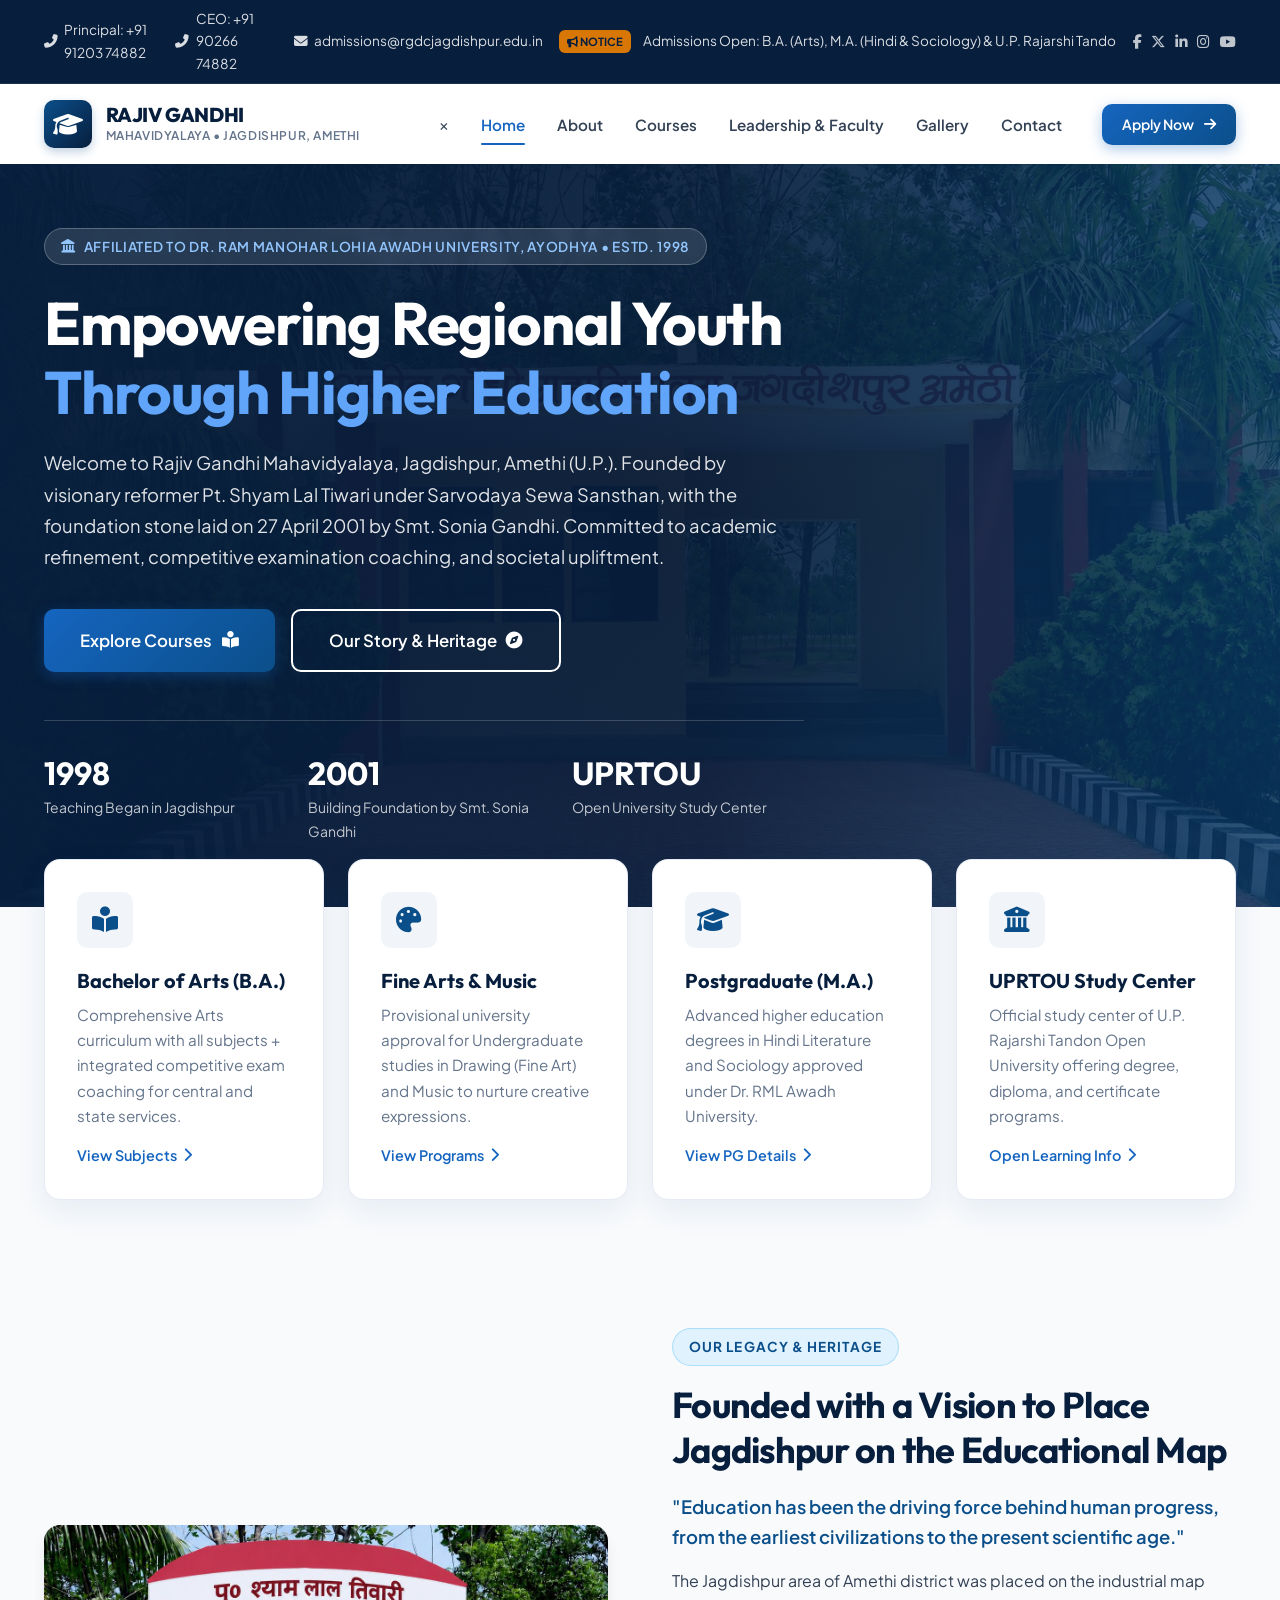
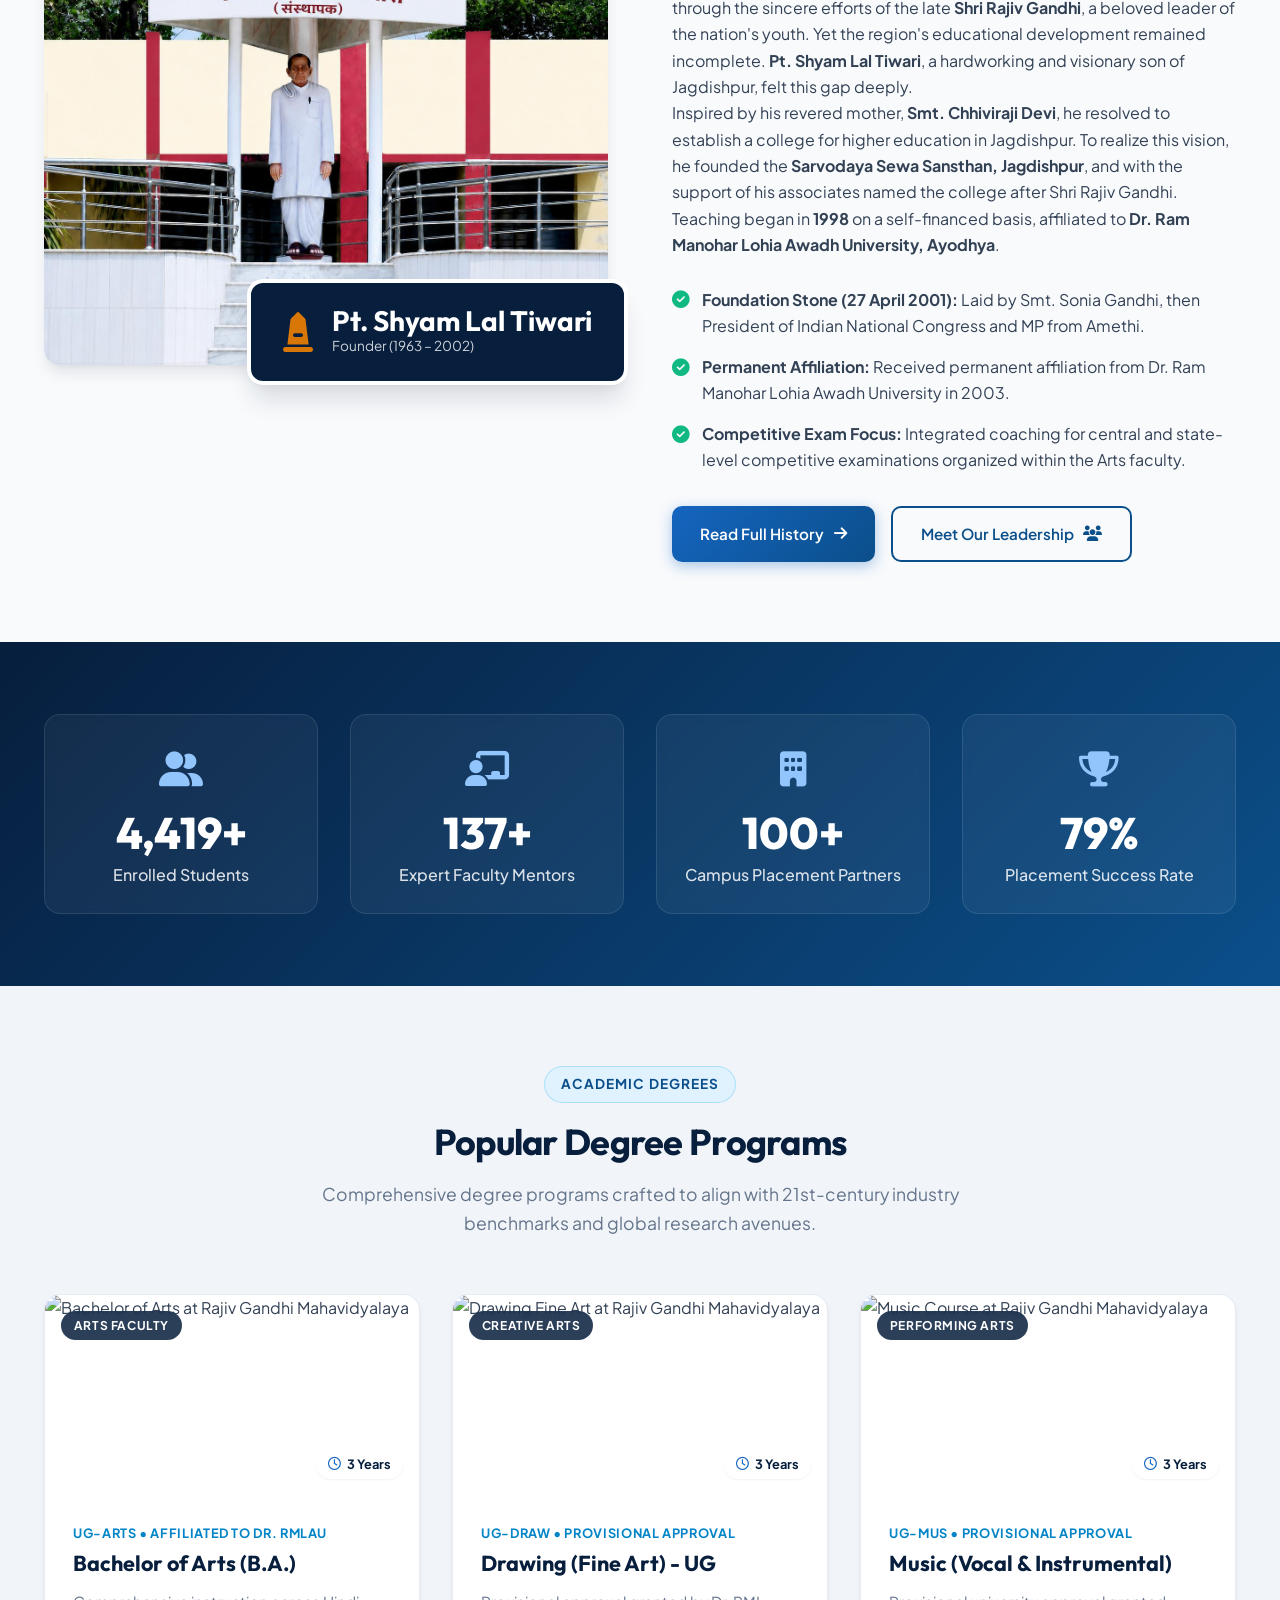
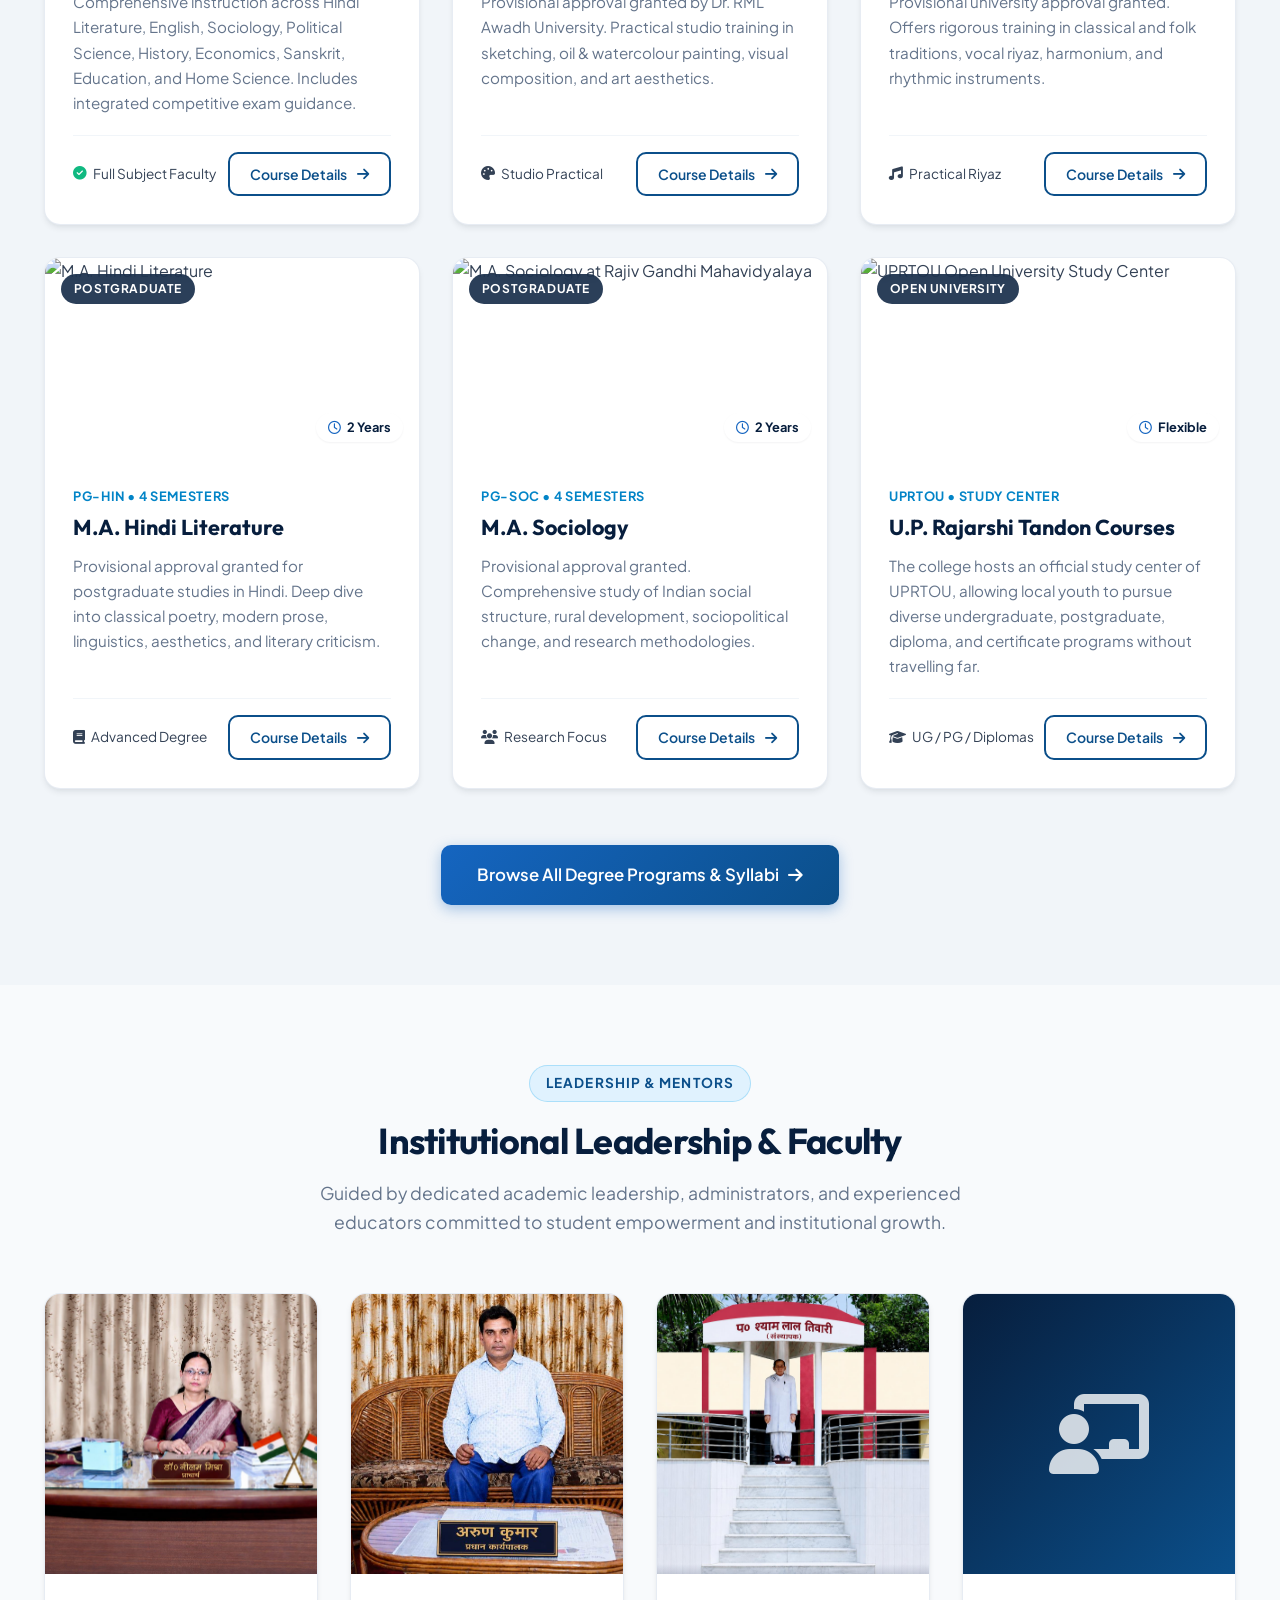
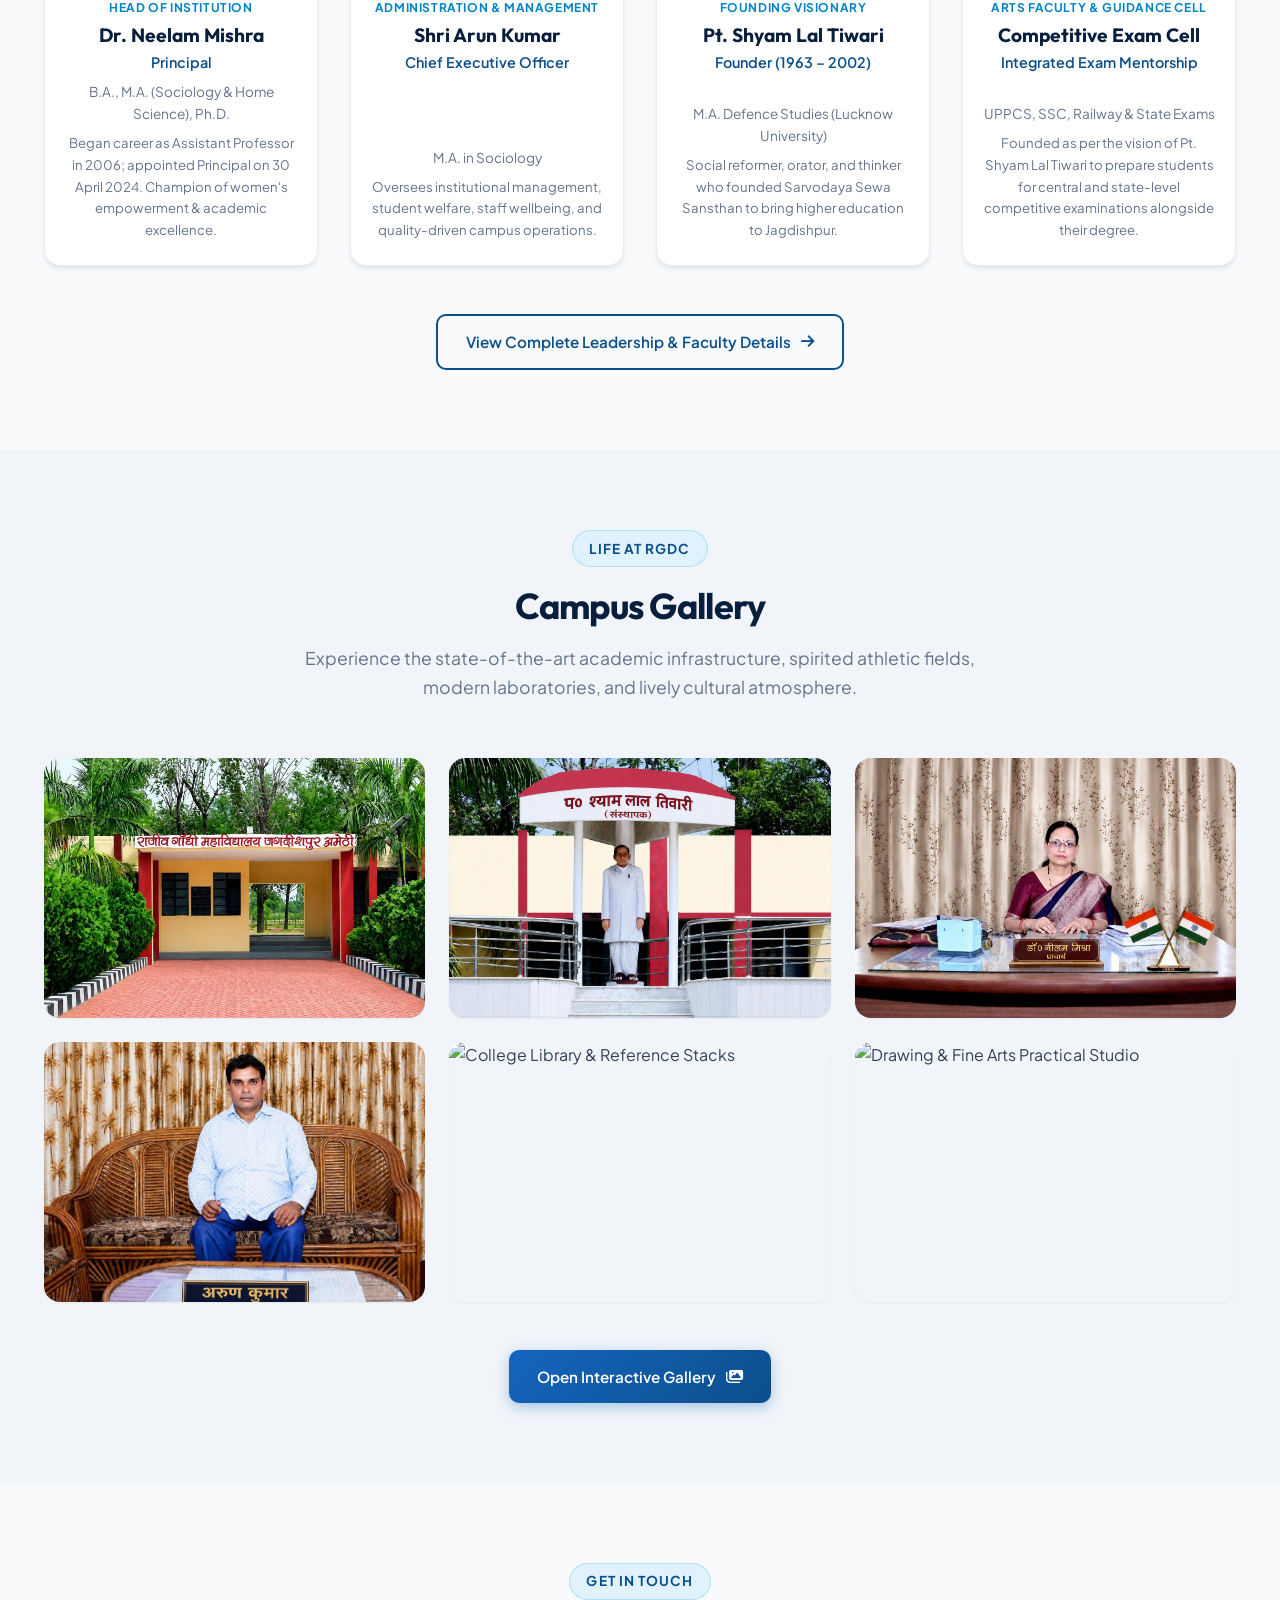
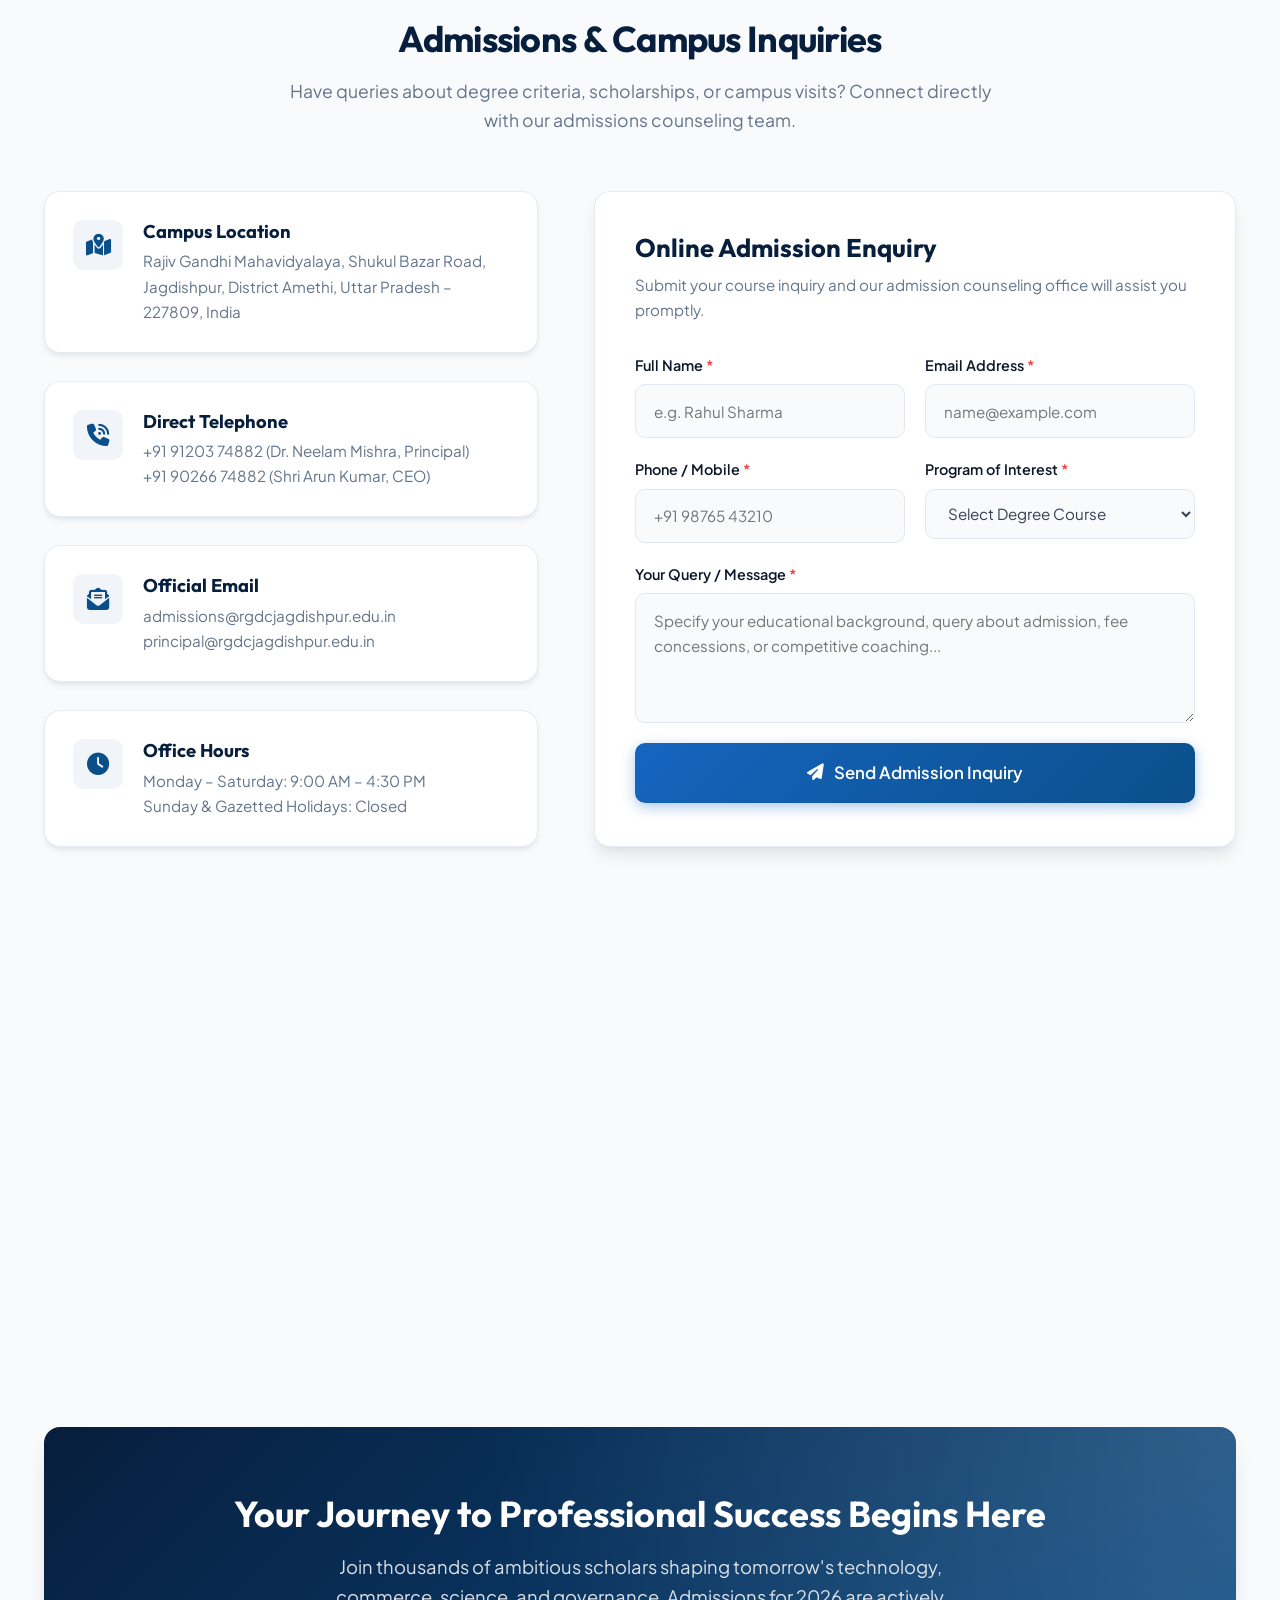
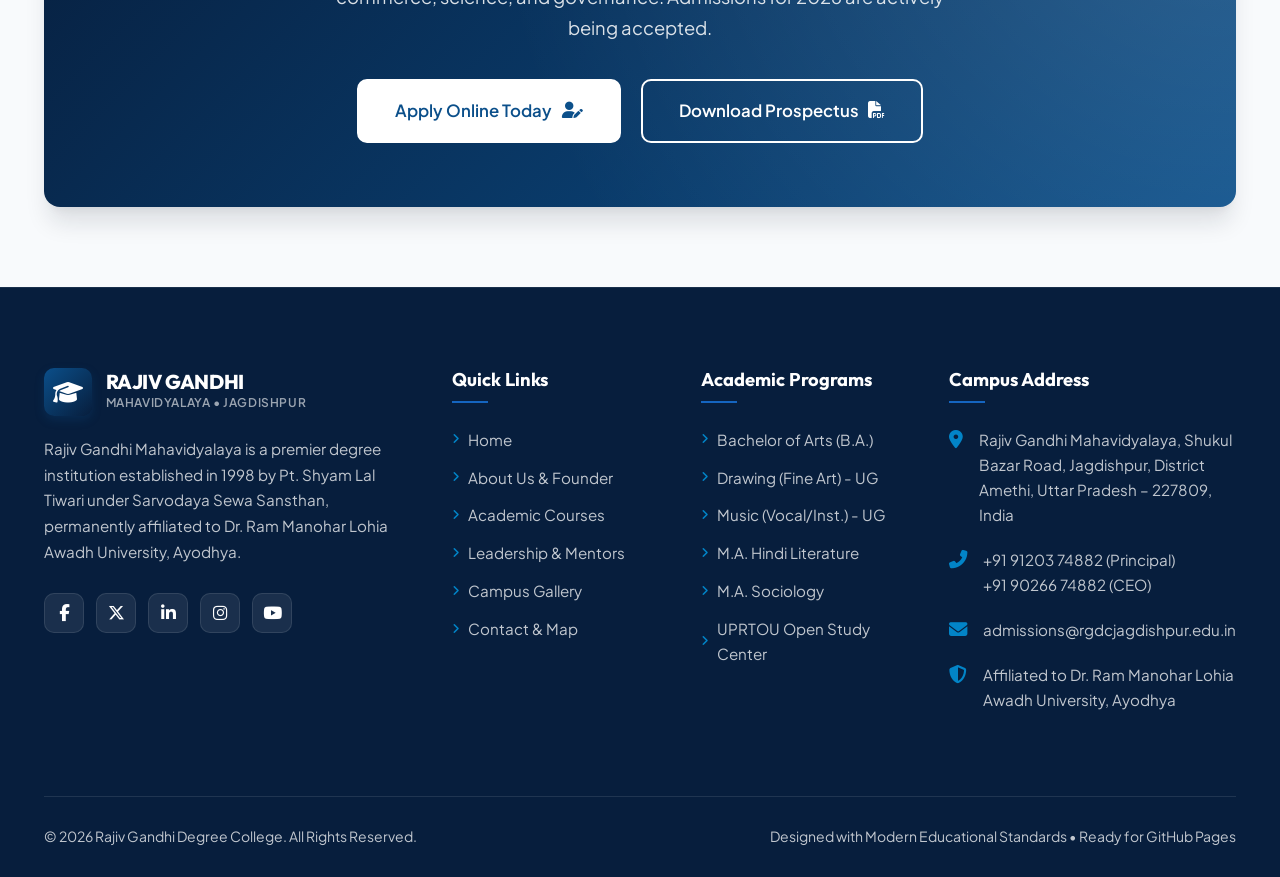
==== index.html @ b74006cb "Initial commit of website" ====
<!DOCTYPE html>
<html lang="en">

<head>
  <meta charset="UTF-8">
  <meta name="viewport" content="width=device-width, initial-scale=1.0">
  <meta http-equiv="X-UA-Compatible" content="ie=edge">

  <!-- SEO Meta Tags -->
  <title>Rajiv Gandhi Degree College | Excellence in Higher Education & Career Building</title>
  <meta name="description"
    content="Rajiv Gandhi Degree College offers top-tier undergraduate and postgraduate degree programs in Science, Commerce, Arts, and Computer Applications with state-of-the-art campus facilities.">
  <meta name="keywords"
    content="Rajiv Gandhi Degree College, degree college, higher education, undergraduate courses, B.Sc, B.Com, BCA, BBA, college admissions, top degree college">
  <meta name="author" content="Rajiv Gandhi Degree College">
  <meta name="robots" content="index, follow">

  <!-- Open Graph / Facebook -->
  <meta property="og:type" content="website">
  <meta property="og:title" content="Rajiv Gandhi Degree College | Empowering Young Minds">
  <meta property="og:description"
    content="Explore degree programs, experienced faculty, modern campus infrastructure, and placement opportunities at Rajiv Gandhi Degree College.">
  <meta property="og:image"
    content="https://images.unsplash.com/photo-1541339907198-e08756dedf3f?auto=format&fit=crop&w=1200&q=80">

  <!-- Google Fonts & Font Awesome 6 -->
  <link rel="preconnect" href="https://fonts.googleapis.com">
  <link rel="preconnect" href="https://fonts.gstatic.com" crossorigin>
  <link
    href="https://fonts.googleapis.com/css2?family=Outfit:wght@400;500;600;700;800&family=Plus+Jakarta+Sans:wght@400;500;600;700&display=swap"
    rel="stylesheet">
  <link rel="stylesheet" href="https://cdnjs.cloudflare.com/ajax/libs/font-awesome/6.5.1/css/all.min.css">

  <!-- Main Stylesheet -->
  <link rel="stylesheet" href="css/style.css">

  <!-- Schema.org JSON-LD Structured Data for SEO -->
  <script type="application/ld+json">
  {
    "@context": "https://schema.org",
    "@type": "CollegeOrUniversity",
    "name": "Rajiv Gandhi Degree College",
    "alternateName": "RGDC",
    "url": "https://rajivgandhidegreecollege.edu",
    "logo": "https://images.unsplash.com/photo-1541339907198-e08756dedf3f?auto=format&fit=crop&w=500&q=80",
    "description": "Premier undergraduate and postgraduate educational institution fostering academic distinction, research, and holistic career leadership.",
    "address": {
      "@type": "PostalAddress",
      "streetAddress": "Lucknow-Varanasi Highway (NH-56), Jagdishpur",
      "addressLocality": "Jagdishpur, Amethi",
      "addressRegion": "Uttar Pradesh",
      "postalCode": "227809",
      "addressCountry": "IN"
    },
    "contactPoint": {
      "@type": "ContactPoint",
      "telephone": "+91 9120374882",
      "contactType": "admissions",
      "availableLanguage": ["English", "Hindi"]
    }
  }
  </script>
</head>

<body>

  <!-- Top Notification & Contact Bar -->
  <div class="topbar">
    <div class="container topbar-container">
      <div class="topbar-contact">
        <a href="tel:+919120374882"><i class="fas fa-phone-alt"></i> Principal: +91 91203 74882</a>
        <a href="tel:+919026674882"><i class="fas fa-phone-alt"></i> CEO: +91 90266 74882</a>
        <a href="mailto:admissions@rgdcjagdishpur.edu.in"><i class="fas fa-envelope"></i> admissions@rgdcjagdishpur.edu.in</a>
      </div>
      <div class="topbar-news">
        <span class="ticker-badge"><i class="fas fa-bullhorn"></i> Notice</span>
        <span class="ticker-text">Admissions Open: B.A. (Arts), M.A. (Hindi & Sociology) & U.P. Rajarshi Tandon Open University Courses</span>
      </div>
      <div class="topbar-links">
        <div class="topbar-social">
          <a href="#" aria-label="Facebook"><i class="fab fa-facebook-f"></i></a>
          <a href="#" aria-label="Twitter"><i class="fab fa-x-twitter"></i></a>
          <a href="#" aria-label="LinkedIn"><i class="fab fa-linkedin-in"></i></a>
          <a href="#" aria-label="Instagram"><i class="fab fa-instagram"></i></a>
          <a href="#" aria-label="YouTube"><i class="fab fa-youtube"></i></a>
        </div>
      </div>
    </div>
  </div>

  <!-- Header / Navigation Bar -->
  <header class="header">
    <div class="container nav-container">
      <a href="index.html" class="brand-logo" aria-label="Rajiv Gandhi Mahavidyalaya Home">
        <div class="brand-icon">
          <i class="fas fa-graduation-cap"></i>
        </div>
        <div class="brand-text">
          <span class="brand-name">RAJIV GANDHI</span>
          <span class="brand-sub">MAHAVIDYALAYA &bull; JAGDISHPUR, AMETHI</span>
        </div>
      </a>

      <!-- Desktop & Mobile Navigation Menu -->
      <nav class="nav-menu" id="navMenu">
        <button class="mobile-close-btn" id="mobileClose" aria-label="Close menu">&times;</button>
        <a href="index.html" class="nav-link active">Home</a>
        <a href="about.html" class="nav-link">About</a>
        <a href="courses.html" class="nav-link">Courses</a>
        <a href="faculty.html" class="nav-link">Leadership & Faculty</a>
        <a href="gallery.html" class="nav-link">Gallery</a>
        <a href="contact.html" class="nav-link">Contact</a>
        <div class="nav-cta">
          <a href="contact.html#enquiry" class="btn btn-primary btn-sm">Apply Now <i class="fas fa-arrow-right"></i></a>
        </div>
      </nav>

      <!-- Mobile Hamburger Button -->
      <button class="mobile-toggle" id="mobileToggle" aria-label="Toggle Navigation Menu">
        <i class="fas fa-bars"></i>
      </button>
    </div>
  </header>

  <!-- Mobile Overlay Backdrop -->
  <div class="nav-overlay" id="navOverlay"></div>

  <!-- Hero Banner with College Building Image -->
  <section class="hero" id="home">
    <img src="images/college-entrance.jpg"
      alt="Main Entrance, Rajiv Gandhi Mahavidyalaya, Jagdishpur, Amethi" class="hero-bg">
    <div class="hero-overlay"></div>
    <div class="container">
      <div class="hero-content">
        <div class="hero-badge">
          <i class="fas fa-landmark"></i> Affiliated to Dr. Ram Manohar Lohia Awadh University, Ayodhya &bull; Estd. 1998
        </div>
        <h1 class="hero-title">
          Empowering Regional Youth <span>Through Higher Education</span>
        </h1>
        <p class="hero-desc">
          Welcome to Rajiv Gandhi Mahavidyalaya, Jagdishpur, Amethi (U.P.). Founded by visionary reformer Pt. Shyam Lal Tiwari under Sarvodaya Sewa Sansthan, with the foundation stone laid on 27 April 2001 by Smt. Sonia Gandhi. Committed to academic refinement, competitive examination coaching, and societal upliftment.
        </p>
        <div class="hero-actions">
          <a href="courses.html" class="btn btn-primary btn-lg">Explore Courses <i class="fas fa-book-reader"></i></a>
          <a href="about.html" class="btn btn-outline-white btn-lg">Our Story & Heritage <i class="fas fa-compass"></i></a>
        </div>
        <div class="hero-stats-strip">
          <div class="hero-stat">
            <h3>1998</h3>
            <p>Teaching Began in Jagdishpur</p>
          </div>
          <div class="hero-stat">
            <h3>2001</h3>
            <p>Building Foundation by Smt. Sonia Gandhi</p>
          </div>
          <div class="hero-stat">
            <h3>UPRTOU</h3>
            <p>Open University Study Center</p>
          </div>
        </div>
      </div>
    </div>
  </section>

  <!-- Quick Info Highlights Strip -->
  <section class="quick-info-section">
    <div class="container">
      <div class="info-cards-grid">
        <div class="info-card">
          <div class="info-icon">
            <i class="fas fa-book-reader"></i>
          </div>
          <h3>Bachelor of Arts (B.A.)</h3>
          <p>Comprehensive Arts curriculum with all subjects + integrated competitive exam coaching for central and state services.</p>
          <a href="courses.html#ba" class="info-link">View Subjects <i class="fas fa-chevron-right"></i></a>
        </div>

        <div class="info-card">
          <div class="info-icon">
            <i class="fas fa-palette"></i>
          </div>
          <h3>Fine Arts & Music</h3>
          <p>Provisional university approval for Undergraduate studies in Drawing (Fine Art) and Music to nurture creative expressions.</p>
          <a href="courses.html#fine-arts" class="info-link">View Programs <i class="fas fa-chevron-right"></i></a>
        </div>

        <div class="info-card">
          <div class="info-icon">
            <i class="fas fa-graduation-cap"></i>
          </div>
          <h3>Postgraduate (M.A.)</h3>
          <p>Advanced higher education degrees in Hindi Literature and Sociology approved under Dr. RML Awadh University.</p>
          <a href="courses.html#pg" class="info-link">View PG Details <i class="fas fa-chevron-right"></i></a>
        </div>

        <div class="info-card">
          <div class="info-icon">
            <i class="fas fa-university"></i>
          </div>
          <h3>UPRTOU Study Center</h3>
          <p>Official study center of U.P. Rajarshi Tandon Open University offering degree, diploma, and certificate programs.</p>
          <a href="courses.html#uprtou" class="info-link">Open Learning Info <i class="fas fa-chevron-right"></i></a>
        </div>
      </div>
    </div>
  </section>

  <!-- About Section Teaser -->
  <section class="section" id="about">
    <div class="container">
      <div class="about-grid">
        <div class="about-images">
          <img src="images/founder-statue.jpg"
            alt="Statue of Pandit Shyam Lal Tiwari, Founder, on Rajiv Gandhi Mahavidyalaya campus" class="about-img-main" style="object-fit: cover; object-position: center top;" loading="lazy">
          <div class="about-badge-floating">
            <i class="fas fa-monument"></i>
            <div>
              <h4>Pt. Shyam Lal Tiwari</h4>
              <p>Founder (1963 &ndash; 2002)</p>
            </div>
          </div>
        </div>

        <div class="about-content">
          <div class="section-badge">Our Legacy & Heritage</div>
          <h2 class="section-title">Founded with a Vision to Place Jagdishpur on the Educational Map</h2>
          <p class="about-lead">
            "Education has been the driving force behind human progress, from the earliest civilizations to the present scientific age."
          </p>
          <p>
            The Jagdishpur area of Amethi district was placed on the industrial map through the sincere efforts of the late <strong>Shri Rajiv Gandhi</strong>, a beloved leader of the nation's youth. Yet the region's educational development remained incomplete. <strong>Pt. Shyam Lal Tiwari</strong>, a hardworking and visionary son of Jagdishpur, felt this gap deeply.
          </p>
          <p>
            Inspired by his revered mother, <strong>Smt. Chhiviraji Devi</strong>, he resolved to establish a college for higher education in Jagdishpur. To realize this vision, he founded the <strong>Sarvodaya Sewa Sansthan, Jagdishpur</strong>, and with the support of his associates named the college after Shri Rajiv Gandhi. Teaching began in <strong>1998</strong> on a self-financed basis, affiliated to <strong>Dr. Ram Manohar Lohia Awadh University, Ayodhya</strong>.
          </p>

          <div class="about-points">
            <div class="about-point">
              <i class="fas fa-check-circle"></i>
              <div>
                <strong>Foundation Stone (27 April 2001):</strong> Laid by Smt. Sonia Gandhi, then President of Indian National Congress and MP from Amethi.
              </div>
            </div>
            <div class="about-point">
              <i class="fas fa-check-circle"></i>
              <div>
                <strong>Permanent Affiliation:</strong> Received permanent affiliation from Dr. Ram Manohar Lohia Awadh University in 2003.
              </div>
            </div>
            <div class="about-point">
              <i class="fas fa-check-circle"></i>
              <div>
                <strong>Competitive Exam Focus:</strong> Integrated coaching for central and state-level competitive examinations organized within the Arts faculty.
              </div>
            </div>
          </div>

          <div style="display: flex; gap: 1rem; flex-wrap: wrap; margin-top: 2rem;">
            <a href="about.html" class="btn btn-primary">Read Full History <i class="fas fa-arrow-right"></i></a>
            <a href="about.html#leadership" class="btn btn-outline">Meet Our Leadership <i class="fas fa-users"></i></a>
          </div>
        </div>
      </div>
    </div>
  </section>

  <!-- Statistics Counter Section -->
  <section class="stats-section">
    <div class="container">
      <div class="stats-grid">
        <div class="stat-item">
          <div class="stat-icon"><i class="fas fa-user-friends"></i></div>
          <div class="stat-number" data-target="5200" data-suffix="+">0</div>
          <div class="stat-label">Enrolled Students</div>
        </div>
        <div class="stat-item">
          <div class="stat-icon"><i class="fas fa-chalkboard-teacher"></i></div>
          <div class="stat-number" data-target="165" data-suffix="+">0</div>
          <div class="stat-label">Expert Faculty Mentors</div>
        </div>
        <div class="stat-item">
          <div class="stat-icon"><i class="fas fa-building"></i></div>
          <div class="stat-number" data-target="120" data-suffix="+">0</div>
          <div class="stat-label">Campus Placement Partners</div>
        </div>
        <div class="stat-item">
          <div class="stat-icon"><i class="fas fa-trophy"></i></div>
          <div class="stat-number" data-target="96" data-suffix="%">0</div>
          <div class="stat-label">Placement Success Rate</div>
        </div>
      </div>
    </div>
  </section>

  <!-- Featured Courses Section -->
  <section class="section section-muted" id="courses">
    <div class="container">
      <div class="section-header">
        <div class="section-badge">Academic Degrees</div>
        <h2 class="section-title">Popular Degree Programs</h2>
        <p class="section-subtitle">
          Comprehensive degree programs crafted to align with 21st-century industry benchmarks and global research
          avenues.
        </p>
      </div>

      <div class="courses-grid">
        <!-- Course 1: Bachelor of Arts (B.A.) -->
        <article class="course-card" data-category="arts">
          <div class="course-img-wrap">
            <img src="https://images.unsplash.com/photo-1455390582262-044cdead277a?auto=format&fit=crop&w=800&q=80"
              alt="Bachelor of Arts at Rajiv Gandhi Mahavidyalaya" class="course-img" loading="lazy">
            <span class="course-tag">Arts Faculty</span>
            <span class="course-duration"><i class="far fa-clock"></i> 3 Years</span>
          </div>
          <div class="course-body">
            <span class="course-code">UG-ARTS &bull; Affiliated to Dr. RMLAU</span>
            <h3 class="course-title">Bachelor of Arts (B.A.)</h3>
            <p class="course-desc">
              Comprehensive instruction across Hindi Literature, English, Sociology, Political Science, History, Economics, Sanskrit, Education, and Home Science. Includes integrated competitive exam guidance.
            </p>
            <div class="course-meta">
              <span class="course-seats"><i class="fas fa-check-circle" style="color: var(--success);"></i> Full Subject Faculty</span>
              <a href="courses.html#ba" class="btn btn-outline btn-sm">Course Details <i class="fas fa-arrow-right"></i></a>
            </div>
          </div>
        </article>

        <!-- Course 2: Drawing (Fine Art) -->
        <article class="course-card" data-category="arts">
          <div class="course-img-wrap">
            <img src="https://images.unsplash.com/photo-1579783902614-a3fb3927b675?auto=format&fit=crop&w=800&q=80"
              alt="Drawing Fine Art at Rajiv Gandhi Mahavidyalaya" class="course-img" loading="lazy">
            <span class="course-tag">Creative Arts</span>
            <span class="course-duration"><i class="far fa-clock"></i> 3 Years</span>
          </div>
          <div class="course-body">
            <span class="course-code">UG-DRAW &bull; Provisional Approval</span>
            <h3 class="course-title">Drawing (Fine Art) - UG</h3>
            <p class="course-desc">
              Provisional approval granted by Dr. RML Awadh University. Practical studio training in sketching, oil & watercolour painting, visual composition, and art aesthetics.
            </p>
            <div class="course-meta">
              <span class="course-seats"><i class="fas fa-palette"></i> Studio Practical</span>
              <a href="courses.html#fine-arts" class="btn btn-outline btn-sm">Course Details <i class="fas fa-arrow-right"></i></a>
            </div>
          </div>
        </article>

        <!-- Course 3: Music -->
        <article class="course-card" data-category="arts">
          <div class="course-img-wrap">
            <img src="https://images.unsplash.com/photo-1511671782779-c97d3d27a1d4?auto=format&fit=crop&w=800&q=80"
              alt="Music Course at Rajiv Gandhi Mahavidyalaya" class="course-img" loading="lazy">
            <span class="course-tag">Performing Arts</span>
            <span class="course-duration"><i class="far fa-clock"></i> 3 Years</span>
          </div>
          <div class="course-body">
            <span class="course-code">UG-MUS &bull; Provisional Approval</span>
            <h3 class="course-title">Music (Vocal & Instrumental)</h3>
            <p class="course-desc">
              Provisional university approval granted. Offers rigorous training in classical and folk traditions, vocal riyaz, harmonium, and rhythmic instruments.
            </p>
            <div class="course-meta">
              <span class="course-seats"><i class="fas fa-music"></i> Practical Riyaz</span>
              <a href="courses.html#music" class="btn btn-outline btn-sm">Course Details <i class="fas fa-arrow-right"></i></a>
            </div>
          </div>
        </article>

        <!-- Course 4: M.A. Hindi Literature -->
        <article class="course-card" data-category="postgrad">
          <div class="course-img-wrap">
            <img src="https://images.unsplash.com/photo-1497633762265-9d179a990aa6?auto=format&fit=crop&w=800&q=80"
              alt="M.A. Hindi Literature" class="course-img" loading="lazy">
            <span class="course-tag">Postgraduate</span>
            <span class="course-duration"><i class="far fa-clock"></i> 2 Years</span>
          </div>
          <div class="course-body">
            <span class="course-code">PG-HIN &bull; 4 Semesters</span>
            <h3 class="course-title">M.A. Hindi Literature</h3>
            <p class="course-desc">
              Provisional approval granted for postgraduate studies in Hindi. Deep dive into classical poetry, modern prose, linguistics, aesthetics, and literary criticism.
            </p>
            <div class="course-meta">
              <span class="course-seats"><i class="fas fa-book"></i> Advanced Degree</span>
              <a href="courses.html#ma-hindi" class="btn btn-outline btn-sm">Course Details <i class="fas fa-arrow-right"></i></a>
            </div>
          </div>
        </article>

        <!-- Course 5: M.A. Sociology -->
        <article class="course-card" data-category="postgrad">
          <div class="course-img-wrap">
            <img src="https://images.unsplash.com/photo-1521737604893-d14cc237f11d?auto=format&fit=crop&w=800&q=80"
              alt="M.A. Sociology at Rajiv Gandhi Mahavidyalaya" class="course-img" loading="lazy">
            <span class="course-tag">Postgraduate</span>
            <span class="course-duration"><i class="far fa-clock"></i> 2 Years</span>
          </div>
          <div class="course-body">
            <span class="course-code">PG-SOC &bull; 4 Semesters</span>
            <h3 class="course-title">M.A. Sociology</h3>
            <p class="course-desc">
              Provisional approval granted. Comprehensive study of Indian social structure, rural development, sociopolitical change, and research methodologies.
            </p>
            <div class="course-meta">
              <span class="course-seats"><i class="fas fa-users"></i> Research Focus</span>
              <a href="courses.html#ma-soc" class="btn btn-outline btn-sm">Course Details <i class="fas fa-arrow-right"></i></a>
            </div>
          </div>
        </article>

        <!-- Course 6: U.P. Rajarshi Tandon Open University -->
        <article class="course-card" data-category="open">
          <div class="course-img-wrap">
            <img src="https://images.unsplash.com/photo-1523240795612-9a054b0db644?auto=format&fit=crop&w=800&q=80"
              alt="UPRTOU Open University Study Center" class="course-img" loading="lazy">
            <span class="course-tag">Open University</span>
            <span class="course-duration"><i class="far fa-clock"></i> Flexible</span>
          </div>
          <div class="course-body">
            <span class="course-code">UPRTOU &bull; Study Center</span>
            <h3 class="course-title">U.P. Rajarshi Tandon Courses</h3>
            <p class="course-desc">
              The college hosts an official study center of UPRTOU, allowing local youth to pursue diverse undergraduate, postgraduate, diploma, and certificate programs without travelling far.
            </p>
            <div class="course-meta">
              <span class="course-seats"><i class="fas fa-graduation-cap"></i> UG / PG / Diplomas</span>
              <a href="courses.html#uprtou" class="btn btn-outline btn-sm">Course Details <i class="fas fa-arrow-right"></i></a>
            </div>
          </div>
        </article>
      </div>

      <div style="text-align: center; margin-top: 3.5rem;">
        <a href="courses.html" class="btn btn-primary btn-lg">Browse All Degree Programs & Syllabi <i
            class="fas fa-arrow-right"></i></a>
      </div>
    </div>
  </section>

  <!-- Leadership & Faculty Section Highlights -->
  <section class="section" id="faculty">
    <div class="container">
      <div class="section-header">
        <div class="section-badge">Leadership & Mentors</div>
        <h2 class="section-title">Institutional Leadership & Faculty</h2>
        <p class="section-subtitle">
          Guided by dedicated academic leadership, administrators, and experienced educators committed to student empowerment and institutional growth.
        </p>
      </div>

      <div class="faculty-grid">
        <!-- Leader 1: Dr. Neelam Mishra, Principal -->
        <div class="faculty-card">
          <div class="faculty-img-wrap">
            <img src="images/principal-dr-neelam-mishra.jpg"
              alt="Dr. Neelam Mishra - Principal, Rajiv Gandhi Mahavidyalaya" class="faculty-img" style="object-fit: cover; object-position: center top;" loading="lazy">
            <div class="faculty-social">
              <a href="tel:+919120374882" title="Phone"><i class="fas fa-phone-alt"></i></a>
              <a href="mailto:principal@rgdcjagdishpur.edu.in" title="Email"><i class="fas fa-envelope"></i></a>
            </div>
          </div>
          <div class="faculty-info">
            <span class="faculty-dept">Head of Institution</span>
            <h3 class="faculty-name">Dr. Neelam Mishra</h3>
            <span class="faculty-role">Principal</span>
            <p class="faculty-qual">B.A., M.A. (Sociology & Home Science), Ph.D.</p>
            <p style="font-size: 0.825rem; color: var(--text-muted); margin-top: 0.4rem;">
              Began career as Assistant Professor in 2006; appointed Principal on 30 April 2024. Champion of women's empowerment & academic excellence.
            </p>
          </div>
        </div>

        <!-- Leader 2: Shri Arun Kumar, CEO -->
        <div class="faculty-card">
          <div class="faculty-img-wrap">
            <img src="images/ceo-shri-arun-kumar.jpg"
              alt="Shri Arun Kumar - Chief Executive Officer" class="faculty-img" style="object-fit: cover; object-position: center top;" loading="lazy">
            <div class="faculty-social">
              <a href="tel:+919026674882" title="Phone"><i class="fas fa-phone-alt"></i></a>
              <a href="mailto:ceo@rgdcjagdishpur.edu.in" title="Email"><i class="fas fa-envelope"></i></a>
            </div>
          </div>
          <div class="faculty-info">
            <span class="faculty-dept">Administration & Management</span>
            <h3 class="faculty-name">Shri Arun Kumar</h3>
            <span class="faculty-role">Chief Executive Officer</span>
            <p class="faculty-qual">M.A. in Sociology</p>
            <p style="font-size: 0.825rem; color: var(--text-muted); margin-top: 0.4rem;">
              Oversees institutional management, student welfare, staff wellbeing, and quality-driven campus operations.
            </p>
          </div>
        </div>

        <!-- Founder: Pandit Shyam Lal Tiwari -->
        <div class="faculty-card">
          <div class="faculty-img-wrap">
            <img src="images/founder-statue.jpg"
              alt="Pandit Shyam Lal Tiwari - Founder, Rajiv Gandhi Mahavidyalaya" class="faculty-img" style="object-fit: cover; object-position: center top;" loading="lazy">
            <div class="faculty-social">
              <a href="about.html#founder" title="Read Biography"><i class="fas fa-info"></i></a>
            </div>
          </div>
          <div class="faculty-info">
            <span class="faculty-dept">Founding Visionary</span>
            <h3 class="faculty-name">Pt. Shyam Lal Tiwari</h3>
            <span class="faculty-role">Founder (1963 &ndash; 2002)</span>
            <p class="faculty-qual">M.A. Defence Studies (Lucknow University)</p>
            <p style="font-size: 0.825rem; color: var(--text-muted); margin-top: 0.4rem;">
              Social reformer, orator, and thinker who founded Sarvodaya Sewa Sansthan to bring higher education to Jagdishpur.
            </p>
          </div>
        </div>

        <!-- Competitive Coaching Mentorship -->
        <div class="faculty-card">
          <div class="faculty-img-wrap" style="display: flex; align-items: center; justify-content: center; background: linear-gradient(135deg, var(--primary-navy), var(--primary-blue));">
            <i class="fas fa-chalkboard-teacher" style="font-size: 5rem; color: rgba(255, 255, 255, 0.8);"></i>
          </div>
          <div class="faculty-info">
            <span class="faculty-dept">Arts Faculty & Guidance Cell</span>
            <h3 class="faculty-name">Competitive Exam Cell</h3>
            <span class="faculty-role">Integrated Exam Mentorship</span>
            <p class="faculty-qual">UPPCS, SSC, Railway & State Exams</p>
            <p style="font-size: 0.825rem; color: var(--text-muted); margin-top: 0.4rem;">
              Founded as per the vision of Pt. Shyam Lal Tiwari to prepare students for central and state-level competitive examinations alongside their degree.
            </p>
          </div>
        </div>
      </div>

      <div style="text-align: center; margin-top: 3rem;">
        <a href="faculty.html" class="btn btn-outline">View Complete Leadership & Faculty Details <i
            class="fas fa-arrow-right"></i></a>
      </div>
    </div>
  </section>

  <!-- Campus Life & Gallery Grid -->
  <section class="section section-muted" id="gallery">
    <div class="container">
      <div class="section-header">
        <div class="section-badge">Life At RGDC</div>
        <h2 class="section-title">Campus Gallery</h2>
        <p class="section-subtitle">
          Experience the state-of-the-art academic infrastructure, spirited athletic fields, modern laboratories, and
          lively cultural atmosphere.
        </p>
      </div>

      <div class="gallery-grid">
        <!-- Item 1: Main Entrance (Real Photo) -->
        <div class="gallery-item" data-category="campus">
          <img src="images/college-entrance.jpg"
            alt="Main Entrance, Rajiv Gandhi Mahavidyalaya, Jagdishpur, Amethi" class="gallery-img" loading="lazy">
          <div class="gallery-overlay">
            <div class="gallery-zoom-icon"><i class="fas fa-search-plus"></i></div>
            <span class="gallery-tag">College Campus</span>
            <h4 class="gallery-title">Main Entrance Gate, Jagdishpur</h4>
          </div>
        </div>

        <!-- Item 2: Founder Statue (Real Photo) -->
        <div class="gallery-item" data-category="campus">
          <img src="images/founder-statue.jpg"
            alt="Statue of Pandit Shyam Lal Tiwari, Founder" class="gallery-img" style="object-position: center top;" loading="lazy">
          <div class="gallery-overlay">
            <div class="gallery-zoom-icon"><i class="fas fa-search-plus"></i></div>
            <span class="gallery-tag">Memorial</span>
            <h4 class="gallery-title">Statue of Pt. Shyam Lal Tiwari</h4>
          </div>
        </div>

        <!-- Item 3: Principal Office (Real Photo) -->
        <div class="gallery-item" data-category="admin">
          <img src="images/principal-dr-neelam-mishra.jpg"
            alt="Dr. Neelam Mishra, Principal" class="gallery-img" style="object-position: center top;" loading="lazy">
          <div class="gallery-overlay">
            <div class="gallery-zoom-icon"><i class="fas fa-search-plus"></i></div>
            <span class="gallery-tag">Administration</span>
            <h4 class="gallery-title">Principal's Office & Desk</h4>
          </div>
        </div>

        <!-- Item 4: CEO Office (Real Photo) -->
        <div class="gallery-item" data-category="admin">
          <img src="images/ceo-shri-arun-kumar.jpg"
            alt="Shri Arun Kumar, Chief Executive Officer" class="gallery-img" style="object-position: center top;" loading="lazy">
          <div class="gallery-overlay">
            <div class="gallery-zoom-icon"><i class="fas fa-search-plus"></i></div>
            <span class="gallery-tag">Administration</span>
            <h4 class="gallery-title">Chief Executive Officer's Desk</h4>
          </div>
        </div>

        <!-- Item 5: Central Library & Reading Stacks -->
        <div class="gallery-item" data-category="library">
          <img src="https://images.unsplash.com/photo-1521587760476-6c12a4b040da?auto=format&fit=crop&w=900&q=80"
            alt="College Library & Reference Stacks" class="gallery-img" loading="lazy">
          <div class="gallery-overlay">
            <div class="gallery-zoom-icon"><i class="fas fa-search-plus"></i></div>
            <span class="gallery-tag">Library & Learning</span>
            <h4 class="gallery-title">College Library & Reading Room</h4>
          </div>
        </div>

        <!-- Item 6: Fine Arts & Drawing Studio -->
        <div class="gallery-item" data-category="campus">
          <img src="https://images.unsplash.com/photo-1579783902614-a3fb3927b675?auto=format&fit=crop&w=900&q=80"
            alt="Drawing & Fine Arts Practical Studio" class="gallery-img" loading="lazy">
          <div class="gallery-overlay">
            <div class="gallery-zoom-icon"><i class="fas fa-search-plus"></i></div>
            <span class="gallery-tag">Fine Arts Studio</span>
            <h4 class="gallery-title">Drawing & Fine Art Workshop</h4>
          </div>
        </div>
      </div>

      <div style="text-align: center; margin-top: 3rem;">
        <a href="gallery.html" class="btn btn-primary">Open Interactive Gallery <i class="fas fa-images"></i></a>
      </div>
    </div>
  </section>

  <!-- Lightbox Modal for Gallery Images -->
  <div class="lightbox-modal" id="lightboxModal" role="dialog" aria-modal="true" aria-label="Image Preview">
    <div class="lightbox-content">
      <button class="lightbox-close" id="lightboxClose" aria-label="Close Lightbox">&times;</button>
      <button class="lightbox-prev" id="lightboxPrev" aria-label="Previous Image"><i
          class="fas fa-chevron-left"></i></button>
      <img src="" alt="Enlarged campus view" class="lightbox-img" id="lightboxImg">
      <button class="lightbox-next" id="lightboxNext" aria-label="Next Image"><i
          class="fas fa-chevron-right"></i></button>
      <div class="lightbox-caption" id="lightboxCaption"></div>
    </div>
  </div>

  <!-- Contact & Admissions Enquiry Section -->
  <section class="section" id="contact">
    <div class="container">
      <div class="section-header">
        <div class="section-badge">Get In Touch</div>
        <h2 class="section-title">Admissions & Campus Inquiries</h2>
        <p class="section-subtitle">
          Have queries about degree criteria, scholarships, or campus visits? Connect directly with our admissions
          counseling team.
        </p>
      </div>

      <div class="contact-grid">
        <!-- Contact Information Cards -->
        <div class="contact-info-panel">
          <div class="contact-card">
            <div class="contact-card-icon">
              <i class="fas fa-map-marked-alt"></i>
            </div>
            <div class="contact-card-text">
              <h4>Campus Location</h4>
              <p>Rajiv Gandhi Mahavidyalaya, Shukul Bazar Road, Jagdishpur, District Amethi, Uttar Pradesh &ndash; 227809, India</p>
            </div>
          </div>

          <div class="contact-card">
            <div class="contact-card-icon">
              <i class="fas fa-phone-volume"></i>
            </div>
            <div class="contact-card-text">
              <h4>Direct Telephone</h4>
              <p><a href="tel:+919120374882">+91 91203 74882</a> (Dr. Neelam Mishra, Principal)</p>
              <p><a href="tel:+919026674882">+91 90266 74882</a> (Shri Arun Kumar, CEO)</p>
            </div>
          </div>

          <div class="contact-card">
            <div class="contact-card-icon">
              <i class="fas fa-envelope-open-text"></i>
            </div>
            <div class="contact-card-text">
              <h4>Official Email</h4>
              <p><a href="mailto:admissions@rgdcjagdishpur.edu.in">admissions@rgdcjagdishpur.edu.in</a></p>
              <p><a href="mailto:principal@rgdcjagdishpur.edu.in">principal@rgdcjagdishpur.edu.in</a></p>
            </div>
          </div>

          <div class="contact-card">
            <div class="contact-card-icon">
              <i class="fas fa-clock"></i>
            </div>
            <div class="contact-card-text">
              <h4>Office Hours</h4>
              <p>Monday &ndash; Saturday: 9:00 AM &ndash; 4:30 PM</p>
              <p>Sunday & Gazetted Holidays: Closed</p>
            </div>
          </div>
        </div>

        <!-- Contact Form -->
        <div class="contact-form-wrap" id="enquiry">
          <h3>Online Admission Enquiry</h3>
          <p>Submit your course inquiry and our admission counseling office will assist you promptly.</p>

          <form id="contactForm" novalidate>
            <div class="form-grid">
              <div class="form-group">
                <label for="fullName">Full Name <span>*</span></label>
                <input type="text" id="fullName" class="form-control" placeholder="e.g. Rahul Sharma" required>
                <span class="form-feedback">Please enter your full legal name (minimum 3 characters).</span>
              </div>

              <div class="form-group">
                <label for="email">Email Address <span>*</span></label>
                <input type="email" id="email" class="form-control" placeholder="name@example.com" required>
                <span class="form-feedback">Please enter a valid email address.</span>
              </div>
            </div>

            <div class="form-grid">
              <div class="form-group">
                <label for="phone">Phone / Mobile <span>*</span></label>
                <input type="tel" id="phone" class="form-control" placeholder="+91 98765 43210" required>
                <span class="form-feedback">Please enter a valid 10-digit mobile number.</span>
              </div>

              <div class="form-group">
                <label for="courseInterest">Program of Interest <span>*</span></label>
                <select id="courseInterest" class="form-control" required>
                  <option value="">Select Degree Course</option>
                  <option value="ba-arts">Bachelor of Arts (B.A. - All Subjects)</option>
                  <option value="drawing">Drawing (Fine Art) - UG</option>
                  <option value="music">Music (Vocal & Instrumental) - UG</option>
                  <option value="ma-hindi">M.A. Hindi Literature</option>
                  <option value="ma-sociology">M.A. Sociology</option>
                  <option value="uprtou">U.P. Rajarshi Tandon Open University (UPRTOU)</option>
                  <option value="competitive">Competitive Examination Guidance Cell</option>
                </select>
                <span class="form-feedback">Please select a program from the dropdown list.</span>
              </div>
            </div>

            <div class="form-group">
              <label for="message">Your Query / Message <span>*</span></label>
              <textarea id="message" class="form-control"
                placeholder="Specify your educational background, query about admission, fee concessions, or competitive coaching..."
                required></textarea>
              <span class="form-feedback">Please write your inquiry (at least 10 characters).</span>
            </div>

            <button type="submit" class="btn btn-primary btn-lg" style="width: 100%;">
              <i class="fas fa-paper-plane"></i> Send Admission Inquiry
            </button>
          </form>
        </div>
      </div>
    </div>
  </section>

  <!-- Embedded Google Map -->
  <section class="map-section" aria-label="Campus Location Map">
    <div class="map-container">
      <iframe title="Rajiv Gandhi Mahavidyalaya Jagdishpur Amethi Campus Map"
        src="https://maps.google.com/maps?q=Rajiv+Gandhi+Mahavidyalaya,+Shukul+Bazar+Road,+Jagdishpur,+Amethi,+Uttar+Pradesh+227809&t=&z=15&ie=UTF8&iwloc=&output=embed"
        width="100%" height="420" style="border:0;" allowfullscreen="" loading="lazy"
        referrerpolicy="no-referrer-when-downgrade">
      </iframe>
    </div>
  </section>

  <!-- Campus Call To Action Banner -->
  <section class="section">
    <div class="container">
      <div class="cta-banner">
        <h2>Your Journey to Professional Success Begins Here</h2>
        <p>Join thousands of ambitious scholars shaping tomorrow's technology, commerce, science, and governance.
          Admissions for 2026 are actively being accepted.</p>
        <div class="cta-actions">
          <a href="contact.html#enquiry" class="btn btn-secondary btn-lg">Apply Online Today <i
              class="fas fa-user-edit"></i></a>
          <a href="courses.html" class="btn btn-outline-white btn-lg">Download Prospectus <i
              class="fas fa-file-pdf"></i></a>
        </div>
      </div>
    </div>
  </section>

  <!-- Footer -->
  <footer class="footer">
    <div class="container">
      <div class="footer-grid">
        <!-- Column 1: Brand & About -->
        <div class="footer-brand">
          <a href="index.html" class="brand-logo">
            <div class="brand-icon">
              <i class="fas fa-graduation-cap"></i>
            </div>
            <div class="brand-text">
              <span class="brand-name">RAJIV GANDHI</span>
              <span class="brand-sub">MAHAVIDYALAYA &bull; JAGDISHPUR</span>
            </div>
          </a>
          <p class="footer-about">
            Rajiv Gandhi Mahavidyalaya is a premier degree institution established in 1998 by Pt. Shyam Lal Tiwari under Sarvodaya Sewa Sansthan, permanently affiliated to Dr. Ram Manohar Lohia Awadh University, Ayodhya.
          </p>
          <div class="footer-social">
            <a href="#" aria-label="Facebook"><i class="fab fa-facebook-f"></i></a>
            <a href="#" aria-label="Twitter"><i class="fab fa-x-twitter"></i></a>
            <a href="#" aria-label="LinkedIn"><i class="fab fa-linkedin-in"></i></a>
            <a href="#" aria-label="Instagram"><i class="fab fa-instagram"></i></a>
            <a href="#" aria-label="YouTube"><i class="fab fa-youtube"></i></a>
          </div>
        </div>

        <!-- Column 2: Quick Links -->
        <div>
          <h4 class="footer-title">Quick Links</h4>
          <ul class="footer-links">
            <li><a href="index.html"><i class="fas fa-angle-right"></i> Home</a></li>
            <li><a href="about.html"><i class="fas fa-angle-right"></i> About Us & Founder</a></li>
            <li><a href="courses.html"><i class="fas fa-angle-right"></i> Academic Courses</a></li>
            <li><a href="faculty.html"><i class="fas fa-angle-right"></i> Leadership & Mentors</a></li>
            <li><a href="gallery.html"><i class="fas fa-angle-right"></i> Campus Gallery</a></li>
            <li><a href="contact.html"><i class="fas fa-angle-right"></i> Contact & Map</a></li>
          </ul>
        </div>

        <!-- Column 3: Degree Programs -->
        <div>
          <h4 class="footer-title">Academic Programs</h4>
          <ul class="footer-links">
            <li><a href="courses.html#ba"><i class="fas fa-angle-right"></i> Bachelor of Arts (B.A.)</a></li>
            <li><a href="courses.html#fine-arts"><i class="fas fa-angle-right"></i> Drawing (Fine Art) - UG</a></li>
            <li><a href="courses.html#music"><i class="fas fa-angle-right"></i> Music (Vocal/Inst.) - UG</a></li>
            <li><a href="courses.html#ma-hindi"><i class="fas fa-angle-right"></i> M.A. Hindi Literature</a></li>
            <li><a href="courses.html#ma-soc"><i class="fas fa-angle-right"></i> M.A. Sociology</a></li>
            <li><a href="courses.html#uprtou"><i class="fas fa-angle-right"></i> UPRTOU Open Study Center</a></li>
          </ul>
        </div>

        <!-- Column 4: Address & Contact Info -->
        <div>
          <h4 class="footer-title">Campus Address</h4>
          <div class="footer-contact-item">
            <i class="fas fa-map-marker-alt"></i>
            <p>Rajiv Gandhi Mahavidyalaya, Shukul Bazar Road, Jagdishpur, District Amethi, Uttar Pradesh &ndash; 227809, India</p>
          </div>
          <div class="footer-contact-item">
            <i class="fas fa-phone-alt"></i>
            <p><a href="tel:+919120374882">+91 91203 74882</a> (Principal)<br><a href="tel:+919026674882">+91 90266 74882</a> (CEO)</p>
          </div>
          <div class="footer-contact-item">
            <i class="fas fa-envelope"></i>
            <p><a href="mailto:admissions@rgdcjagdishpur.edu.in">admissions@rgdcjagdishpur.edu.in</a></p>
          </div>
          <div class="footer-contact-item">
            <i class="fas fa-shield-alt"></i>
            <p>Affiliated to Dr. Ram Manohar Lohia Awadh University, Ayodhya</p>
          </div>
        </div>
      </div>

      <!-- Footer Bottom -->
      <div class="footer-bottom">
        <div class="footer-bottom-container">
          <p>&copy; <span class="current-year">2026</span> Rajiv Gandhi Degree College. All Rights Reserved.</p>
          <p>Designed with Modern Educational Standards &bull; Ready for GitHub Pages</p>
        </div>
      </div>
    </div>
  </footer>

  <!-- Floating Back to Top Button -->
  <button class="back-to-top" id="backToTop" aria-label="Scroll back to top">
    <i class="fas fa-arrow-up"></i>
  </button>

  <!-- Interactive Toast Notification -->
  <div class="form-toast" id="formToast" role="alert" aria-live="assertive">
    <i class="fas fa-check-circle"></i>
    <span id="toastMessage">Your enquiry has been successfully delivered!</span>
  </div>

  <!-- Main JavaScript File -->
  <script src="js/main.js"></script>
</body>

</html>
---- css/style.css ----
/* ==========================================================================
   RAJIV GANDHI DEGREE COLLEGE - MASTER STYLESHEET
   Modern Educational Theme | Blue & White Palette | Fully Responsive
   ========================================================================== */

/* --------------------------------------------------------------------------
   1. CSS Custom Properties (Theme Variables)
   -------------------------------------------------------------------------- */
:root {
  /* Brand Colors - Sophisticated Academic Blue & White Palette */
  --primary-navy: #071e3d;       /* Deep navy for headers and dark accents */
  --primary-blue: #0b4f8a;       /* Signature university royal blue */
  --primary-bright: #1565c0;     /* Vibrant interactive blue */
  --accent-cyan: #0284c7;        /* Secondary vibrant blue */
  --accent-gold: #d97706;        /* Academic achievement gold */
  --accent-gold-light: #fef3c7;  /* Soft gold background */
  
  /* Neutral Palette */
  --white: #ffffff;
  --bg-main: #f8fafc;            /* Clean crisp page canvas */
  --bg-surface: #ffffff;         /* Pure white cards/containers */
  --bg-muted: #f1f5f9;           /* Soft muted section background */
  --bg-alt: #e2e8f0;             /* Border and subtle dividers */
  
  /* Text Colors */
  --text-primary: #0f172a;       /* Highest contrast charcoal */
  --text-secondary: #334155;     /* Balanced body slate */
  --text-muted: #64748b;         /* Muted caption text */
  --text-light: #f8fafc;         /* White text on dark bg */
  
  /* Semantic States */
  --success: #10b981;
  --warning: #f59e0b;
  --danger: #ef4444;
  --info: #0284c7;

  /* Typography */
  --font-heading: 'Outfit', 'Plus Jakarta Sans', system-ui, -apple-system, BlinkMacSystemFont, 'Segoe UI', Roboto, sans-serif;
  --font-body: 'Plus Jakarta Sans', 'Inter', system-ui, -apple-system, BlinkMacSystemFont, 'Segoe UI', Roboto, sans-serif;

  /* Shadows */
  --shadow-sm: 0 1px 2px 0 rgba(15, 23, 42, 0.05);
  --shadow-md: 0 4px 6px -1px rgba(15, 23, 42, 0.08), 0 2px 4px -2px rgba(15, 23, 42, 0.04);
  --shadow-lg: 0 10px 15px -3px rgba(15, 23, 42, 0.1), 0 4px 6px -4px rgba(15, 23, 42, 0.05);
  --shadow-xl: 0 20px 25px -5px rgba(15, 23, 42, 0.12), 0 8px 10px -6px rgba(15, 23, 42, 0.06);
  --shadow-card: 0 10px 30px rgba(11, 79, 138, 0.08);

  /* Border Radii */
  --radius-sm: 6px;
  --radius-md: 10px;
  --radius-lg: 16px;
  --radius-full: 9999px;

  /* Layout */
  --container-max: 1240px;
  --header-height: 80px;
  --transition: all 0.3s cubic-bezier(0.4, 0, 0.2, 1);
}

/* --------------------------------------------------------------------------
   2. Reset & Base Styles
   -------------------------------------------------------------------------- */
*, *::before, *::after {
  box-sizing: border-box;
  margin: 0;
  padding: 0;
}

html {
  font-size: 16px;
  scroll-behavior: smooth;
  scroll-padding-top: calc(var(--header-height) + 20px);
}

body {
  font-family: var(--font-body);
  background-color: var(--bg-main);
  color: var(--text-secondary);
  line-height: 1.65;
  -webkit-font-smoothing: antialiased;
  -moz-osx-font-smoothing: grayscale;
  overflow-x: hidden;
}

img, picture, svg, video {
  display: block;
  max-width: 100%;
  height: auto;
}

a {
  color: var(--primary-bright);
  text-decoration: none;
  transition: var(--transition);
}

a:hover {
  color: var(--primary-navy);
}

ul, ol {
  list-style: none;
}

button, input, textarea, select {
  font: inherit;
  color: inherit;
}

button {
  cursor: pointer;
  border: none;
  background: none;
}

h1, h2, h3, h4, h5, h6 {
  font-family: var(--font-heading);
  color: var(--primary-navy);
  font-weight: 700;
  line-height: 1.25;
}

/* --------------------------------------------------------------------------
   3. Utility Classes & Layout
   -------------------------------------------------------------------------- */
.container {
  width: 100%;
  max-width: var(--container-max);
  margin-left: auto;
  margin-right: auto;
  padding-left: 1.5rem;
  padding-right: 1.5rem;
}

.section {
  padding: 5rem 0;
}

.section-muted {
  background-color: var(--bg-muted);
}

.section-blue {
  background: linear-gradient(135deg, var(--primary-navy) 0%, var(--primary-blue) 100%);
  color: var(--white);
}

.section-blue h2, .section-blue h3, .section-blue p {
  color: var(--white);
}

.section-header {
  text-align: center;
  max-width: 720px;
  margin: 0 auto 3.5rem;
}

.section-badge {
  display: inline-flex;
  align-items: center;
  gap: 0.5rem;
  background: var(--accent-light, #e0f2fe);
  color: var(--primary-blue);
  font-size: 0.85rem;
  font-weight: 700;
  text-transform: uppercase;
  letter-spacing: 0.08em;
  padding: 0.4rem 1rem;
  border-radius: var(--radius-full);
  margin-bottom: 1rem;
  border: 1px solid rgba(14, 165, 233, 0.25);
}

.section-badge.badge-white {
  background: rgba(255, 255, 255, 0.15);
  color: var(--white);
  border-color: rgba(255, 255, 255, 0.3);
}

.section-title {
  font-size: 2.25rem;
  margin-bottom: 1rem;
  letter-spacing: -0.02em;
}

.section-subtitle {
  font-size: 1.1rem;
  color: var(--text-muted);
}

.section-blue .section-subtitle {
  color: rgba(255, 255, 255, 0.85);
}

/* Buttons */
.btn {
  display: inline-flex;
  align-items: center;
  justify-content: center;
  gap: 0.6rem;
  padding: 0.85rem 1.75rem;
  font-weight: 600;
  font-size: 0.95rem;
  border-radius: var(--radius-md);
  transition: var(--transition);
  text-decoration: none;
  white-space: nowrap;
}

.btn-primary {
  background: linear-gradient(135deg, var(--primary-bright) 0%, var(--primary-blue) 100%);
  color: var(--white);
  box-shadow: 0 4px 14px rgba(21, 101, 192, 0.35);
}

.btn-primary:hover {
  background: linear-gradient(135deg, var(--primary-blue) 0%, var(--primary-navy) 100%);
  color: var(--white);
  transform: translateY(-2px);
  box-shadow: 0 6px 20px rgba(21, 101, 192, 0.45);
}

.btn-secondary {
  background: var(--white);
  color: var(--primary-blue);
  border: 2px solid var(--white);
}

.btn-secondary:hover {
  background: rgba(255, 255, 255, 0.9);
  color: var(--primary-navy);
  transform: translateY(-2px);
}

.btn-outline {
  background: transparent;
  color: var(--primary-blue);
  border: 2px solid var(--primary-blue);
}

.btn-outline:hover {
  background: var(--primary-blue);
  color: var(--white);
  transform: translateY(-2px);
}

.btn-outline-white {
  background: transparent;
  color: var(--white);
  border: 2px solid var(--white);
}

.btn-outline-white:hover {
  background: var(--white);
  color: var(--primary-navy);
  transform: translateY(-2px);
}

.btn-sm {
  padding: 0.55rem 1.25rem;
  font-size: 0.875rem;
}

.btn-lg {
  padding: 1rem 2.25rem;
  font-size: 1.05rem;
}

/* --------------------------------------------------------------------------
   4. Top Bar & Announcement Ticker
   -------------------------------------------------------------------------- */
.topbar {
  background-color: var(--primary-navy);
  color: rgba(255, 255, 255, 0.85);
  font-size: 0.85rem;
  border-bottom: 1px solid rgba(255, 255, 255, 0.08);
  padding: 0.5rem 0;
}

.topbar-container {
  display: flex;
  align-items: center;
  justify-content: space-between;
  gap: 1rem;
}

.topbar-contact {
  display: flex;
  align-items: center;
  gap: 1.5rem;
}

.topbar-contact a {
  color: rgba(255, 255, 255, 0.85);
  display: flex;
  align-items: center;
  gap: 0.4rem;
}

.topbar-contact a:hover {
  color: var(--white);
}

.topbar-news {
  display: flex;
  align-items: center;
  gap: 0.75rem;
  overflow: hidden;
}

.ticker-badge {
  background: var(--accent-gold);
  color: var(--primary-navy);
  font-weight: 700;
  font-size: 0.7rem;
  padding: 0.15rem 0.5rem;
  border-radius: var(--radius-sm);
  text-transform: uppercase;
  flex-shrink: 0;
}

.ticker-text {
  white-space: nowrap;
  animation: tickerGlow 2s infinite alternate;
}

@keyframes tickerGlow {
  0% { opacity: 0.85; }
  100% { opacity: 1; color: #fff; }
}

.topbar-links {
  display: flex;
  align-items: center;
  gap: 1rem;
}

.topbar-social {
  display: flex;
  gap: 0.6rem;
}

.topbar-social a {
  color: rgba(255, 255, 255, 0.75);
  font-size: 0.9rem;
  transition: var(--transition);
}

.topbar-social a:hover {
  color: var(--white);
  transform: translateY(-1px);
}

/* --------------------------------------------------------------------------
   5. Main Navigation Bar (Header)
   -------------------------------------------------------------------------- */
.header {
  position: sticky;
  top: 0;
  z-index: 1000;
  background-color: var(--white);
  box-shadow: var(--shadow-sm);
  transition: var(--transition);
}

.header.scrolled {
  box-shadow: var(--shadow-md);
  background-color: rgba(255, 255, 255, 0.97);
  backdrop-filter: blur(10px);
}

.nav-container {
  display: flex;
  align-items: center;
  justify-content: space-between;
  height: var(--header-height);
}

/* Logo */
.brand-logo {
  display: flex;
  align-items: center;
  gap: 0.85rem;
  text-decoration: none;
}

.brand-icon {
  width: 48px;
  height: 48px;
  background: linear-gradient(135deg, var(--primary-blue) 0%, var(--primary-navy) 100%);
  border-radius: var(--radius-md);
  display: flex;
  align-items: center;
  justify-content: center;
  color: var(--white);
  font-size: 1.5rem;
  box-shadow: 0 4px 10px rgba(11, 79, 138, 0.25);
  flex-shrink: 0;
}

.brand-text {
  display: flex;
  flex-direction: column;
}

.brand-name {
  font-family: var(--font-heading);
  font-size: 1.25rem;
  font-weight: 800;
  color: var(--primary-navy);
  letter-spacing: -0.02em;
  line-height: 1.15;
}

.brand-sub {
  font-size: 0.75rem;
  color: var(--text-muted);
  font-weight: 600;
  letter-spacing: 0.05em;
  text-transform: uppercase;
}

/* Nav Links */
.nav-menu {
  display: flex;
  align-items: center;
  gap: 2rem;
}

.nav-link {
  font-weight: 600;
  font-size: 0.95rem;
  color: var(--text-secondary);
  position: relative;
  padding: 0.5rem 0;
  transition: var(--transition);
}

.nav-link::after {
  content: '';
  position: absolute;
  bottom: 0;
  left: 0;
  width: 0%;
  height: 2px;
  background-color: var(--primary-bright);
  transition: width 0.3s ease;
  border-radius: 2px;
}

.nav-link:hover,
.nav-link.active {
  color: var(--primary-bright);
}

.nav-link:hover::after,
.nav-link.active::after {
  width: 100%;
}

.nav-cta {
  margin-left: 0.5rem;
}

/* Mobile Toggle */
.mobile-toggle {
  display: none;
  font-size: 1.4rem;
  color: var(--primary-navy);
  padding: 0.5rem;
}

/* --------------------------------------------------------------------------
   6. Hero Banner
   -------------------------------------------------------------------------- */
.hero {
  position: relative;
  min-height: 82vh;
  display: flex;
  align-items: center;
  background-color: var(--primary-navy);
  overflow: hidden;
  color: var(--white);
}

.hero-bg {
  position: absolute;
  top: 0;
  left: 0;
  width: 100%;
  height: 100%;
  object-fit: cover;
  opacity: 0.35;
  filter: brightness(0.85);
  transform: scale(1.03);
  transition: transform 10s ease-out;
}

.hero:hover .hero-bg {
  transform: scale(1.08);
}

.hero-overlay {
  position: absolute;
  top: 0;
  left: 0;
  width: 100%;
  height: 100%;
  background: linear-gradient(
    90deg,
    rgba(7, 30, 61, 0.95) 0%,
    rgba(7, 30, 61, 0.8) 55%,
    rgba(11, 79, 138, 0.45) 100%
  );
}

.hero-content {
  position: relative;
  z-index: 2;
  max-width: 760px;
  padding: 4rem 0;
}

.hero-badge {
  display: inline-flex;
  align-items: center;
  gap: 0.5rem;
  background: rgba(255, 255, 255, 0.12);
  border: 1px solid rgba(255, 255, 255, 0.25);
  padding: 0.4rem 1rem;
  border-radius: var(--radius-full);
  font-size: 0.85rem;
  font-weight: 600;
  letter-spacing: 0.05em;
  text-transform: uppercase;
  margin-bottom: 1.5rem;
  backdrop-filter: blur(4px);
  color: #93c5fd;
}

.hero-title {
  font-size: clamp(2.25rem, 5vw, 3.75rem);
  color: var(--white);
  line-height: 1.15;
  margin-bottom: 1.25rem;
  letter-spacing: -0.02em;
}

.hero-title span {
  color: #60a5fa;
  display: inline-block;
}

.hero-desc {
  font-size: 1.15rem;
  color: rgba(255, 255, 255, 0.88);
  margin-bottom: 2.25rem;
  line-height: 1.7;
}

.hero-actions {
  display: flex;
  flex-wrap: wrap;
  gap: 1rem;
  margin-bottom: 3rem;
}

.hero-stats-strip {
  display: grid;
  grid-template-columns: repeat(3, 1fr);
  gap: 2rem;
  border-top: 1px solid rgba(255, 255, 255, 0.18);
  padding-top: 2rem;
}

.hero-stat h3 {
  font-size: 2rem;
  color: var(--white);
  margin-bottom: 0.2rem;
}

.hero-stat p {
  font-size: 0.875rem;
  color: rgba(255, 255, 255, 0.75);
}

/* Page Header Banner (for subpages) */
.page-hero {
  background: linear-gradient(135deg, var(--primary-navy) 0%, var(--primary-blue) 100%);
  color: var(--white);
  padding: 4.5rem 0 3.5rem;
  position: relative;
  overflow: hidden;
}

.page-hero::after {
  content: '';
  position: absolute;
  top: -50%;
  right: -20%;
  width: 600px;
  height: 600px;
  border-radius: 50%;
  background: radial-gradient(circle, rgba(255, 255, 255, 0.06) 0%, transparent 70%);
  pointer-events: none;
}

.page-hero-title {
  font-size: 2.75rem;
  color: var(--white);
  margin-bottom: 0.75rem;
}

.page-hero-subtitle {
  font-size: 1.15rem;
  color: rgba(255, 255, 255, 0.85);
  max-width: 680px;
  margin-bottom: 1.5rem;
}

.breadcrumbs {
  display: flex;
  align-items: center;
  gap: 0.5rem;
  font-size: 0.875rem;
  color: rgba(255, 255, 255, 0.7);
}

.breadcrumbs a {
  color: rgba(255, 255, 255, 0.9);
}

.breadcrumbs a:hover {
  color: var(--white);
  text-decoration: underline;
}

.breadcrumbs i {
  font-size: 0.7rem;
}

/* --------------------------------------------------------------------------
   7. Quick Info & Highlights Strip
   -------------------------------------------------------------------------- */
.quick-info-section {
  margin-top: -3rem;
  position: relative;
  z-index: 10;
  padding-bottom: 3rem;
}

.info-cards-grid {
  display: grid;
  grid-template-columns: repeat(auto-fit, minmax(260px, 1fr));
  gap: 1.5rem;
}

.info-card {
  background-color: var(--white);
  border-radius: var(--radius-lg);
  padding: 2rem;
  box-shadow: var(--shadow-card);
  border: 1px solid rgba(226, 232, 240, 0.8);
  display: flex;
  flex-direction: column;
  transition: var(--transition);
  position: relative;
  overflow: hidden;
}

.info-card::before {
  content: '';
  position: absolute;
  top: 0;
  left: 0;
  width: 100%;
  height: 4px;
  background: linear-gradient(90deg, var(--primary-bright), var(--accent-cyan));
  opacity: 0;
  transition: var(--transition);
}

.info-card:hover {
  transform: translateY(-6px);
  box-shadow: var(--shadow-xl);
}

.info-card:hover::before {
  opacity: 1;
}

.info-icon {
  width: 56px;
  height: 56px;
  border-radius: var(--radius-md);
  background: var(--bg-muted);
  color: var(--primary-blue);
  display: flex;
  align-items: center;
  justify-content: center;
  font-size: 1.6rem;
  margin-bottom: 1.25rem;
  transition: var(--transition);
}

.info-card:hover .info-icon {
  background: var(--primary-blue);
  color: var(--white);
}

.info-card h3 {
  font-size: 1.25rem;
  margin-bottom: 0.6rem;
}

.info-card p {
  color: var(--text-muted);
  font-size: 0.95rem;
  margin-bottom: 1rem;
  flex-grow: 1;
}

.info-link {
  font-weight: 600;
  font-size: 0.9rem;
  display: inline-flex;
  align-items: center;
  gap: 0.4rem;
  color: var(--primary-bright);
}

.info-link:hover {
  gap: 0.65rem;
}

/* --------------------------------------------------------------------------
   8. About Section / Teaser
   -------------------------------------------------------------------------- */
.about-grid {
  display: grid;
  grid-template-columns: 1fr 1fr;
  gap: 4rem;
  align-items: center;
}

.about-images {
  position: relative;
}

.about-img-main {
  width: 100%;
  border-radius: var(--radius-lg);
  box-shadow: var(--shadow-lg);
  object-fit: cover;
  height: 440px;
}

.about-badge-floating {
  position: absolute;
  bottom: -20px;
  right: -20px;
  background: var(--primary-navy);
  color: var(--white);
  padding: 1.5rem 2rem;
  border-radius: var(--radius-lg);
  box-shadow: var(--shadow-xl);
  display: flex;
  align-items: center;
  gap: 1.2rem;
  border: 4px solid var(--white);
}

.about-badge-floating i {
  font-size: 2.5rem;
  color: var(--accent-gold);
}

.about-badge-floating h4 {
  font-size: 1.75rem;
  color: var(--white);
  line-height: 1;
}

.about-badge-floating p {
  font-size: 0.85rem;
  color: rgba(255, 255, 255, 0.8);
  margin: 0;
}

.about-content h2 {
  margin-bottom: 1.25rem;
}

.about-lead {
  font-size: 1.15rem;
  color: var(--primary-blue);
  font-weight: 600;
  margin-bottom: 1rem;
}

.about-points {
  margin: 1.75rem 0;
  display: flex;
  flex-direction: column;
  gap: 0.9rem;
}

.about-point {
  display: flex;
  align-items: flex-start;
  gap: 0.75rem;
}

.about-point i {
  color: var(--success);
  margin-top: 0.3rem;
  font-size: 1.1rem;
  flex-shrink: 0;
}

/* --------------------------------------------------------------------------
   9. Statistics Counter Section
   -------------------------------------------------------------------------- */
.stats-section {
  background: linear-gradient(135deg, var(--primary-navy) 0%, var(--primary-blue) 100%);
  color: var(--white);
  padding: 4.5rem 0;
  position: relative;
}

.stats-grid {
  display: grid;
  grid-template-columns: repeat(4, 1fr);
  gap: 2rem;
  text-align: center;
}

.stat-item {
  padding: 1.5rem;
  background: rgba(255, 255, 255, 0.05);
  border-radius: var(--radius-lg);
  border: 1px solid rgba(255, 255, 255, 0.1);
  backdrop-filter: blur(5px);
  transition: var(--transition);
}

.stat-item:hover {
  transform: translateY(-5px);
  background: rgba(255, 255, 255, 0.1);
}

.stat-icon {
  font-size: 2.2rem;
  color: #93c5fd;
  margin-bottom: 0.75rem;
}

.stat-number {
  font-size: 2.75rem;
  font-weight: 800;
  font-family: var(--font-heading);
  color: var(--white);
  margin-bottom: 0.3rem;
  line-height: 1.1;
}

.stat-label {
  font-size: 1rem;
  color: rgba(255, 255, 255, 0.85);
  font-weight: 500;
}

/* --------------------------------------------------------------------------
   10. Courses Section & Cards
   -------------------------------------------------------------------------- */
.courses-filter {
  display: flex;
  justify-content: center;
  flex-wrap: wrap;
  gap: 0.6rem;
  margin-bottom: 3rem;
}

.filter-btn {
  padding: 0.6rem 1.4rem;
  border-radius: var(--radius-full);
  background: var(--white);
  color: var(--text-secondary);
  font-weight: 600;
  font-size: 0.9rem;
  border: 1px solid var(--bg-alt);
  transition: var(--transition);
}

.filter-btn:hover {
  background: var(--bg-muted);
  color: var(--primary-navy);
}

.filter-btn.active {
  background: var(--primary-blue);
  color: var(--white);
  border-color: var(--primary-blue);
  box-shadow: 0 4px 10px rgba(11, 79, 138, 0.25);
}

.courses-grid {
  display: grid;
  grid-template-columns: repeat(auto-fill, minmax(340px, 1fr));
  gap: 2rem;
}

.course-card {
  background-color: var(--white);
  border-radius: var(--radius-lg);
  overflow: hidden;
  box-shadow: var(--shadow-md);
  border: 1px solid rgba(226, 232, 240, 0.8);
  display: flex;
  flex-direction: column;
  transition: var(--transition);
}

.course-card:hover {
  transform: translateY(-8px);
  box-shadow: var(--shadow-xl);
}

.course-img-wrap {
  position: relative;
  height: 200px;
  overflow: hidden;
}

.course-img {
  width: 100%;
  height: 100%;
  object-fit: cover;
  transition: transform 0.5s ease;
}

.course-card:hover .course-img {
  transform: scale(1.08);
}

.course-tag {
  position: absolute;
  top: 1rem;
  left: 1rem;
  background: rgba(7, 30, 61, 0.85);
  backdrop-filter: blur(4px);
  color: var(--white);
  font-size: 0.75rem;
  font-weight: 700;
  text-transform: uppercase;
  letter-spacing: 0.05em;
  padding: 0.3rem 0.8rem;
  border-radius: var(--radius-full);
}

.course-duration {
  position: absolute;
  bottom: 1rem;
  right: 1rem;
  background: var(--white);
  color: var(--primary-navy);
  font-size: 0.8rem;
  font-weight: 700;
  padding: 0.25rem 0.75rem;
  border-radius: var(--radius-full);
  box-shadow: var(--shadow-sm);
  display: flex;
  align-items: center;
  gap: 0.35rem;
}

.course-duration i {
  color: var(--primary-bright);
}

.course-body {
  padding: 1.75rem;
  display: flex;
  flex-direction: column;
  flex-grow: 1;
}

.course-code {
  font-size: 0.8rem;
  font-weight: 700;
  color: var(--accent-cyan);
  text-transform: uppercase;
  letter-spacing: 0.05em;
  margin-bottom: 0.4rem;
}

.course-title {
  font-size: 1.35rem;
  margin-bottom: 0.75rem;
}

.course-desc {
  color: var(--text-muted);
  font-size: 0.95rem;
  margin-bottom: 1.25rem;
  flex-grow: 1;
}

.course-meta {
  display: flex;
  align-items: center;
  justify-content: space-between;
  border-top: 1px solid var(--bg-muted);
  padding-top: 1rem;
  margin-top: auto;
  font-size: 0.85rem;
}

.course-seats {
  display: flex;
  align-items: center;
  gap: 0.4rem;
  color: var(--text-secondary);
}

/* --------------------------------------------------------------------------
   11. Faculty Section & Photo Cards
   -------------------------------------------------------------------------- */
.faculty-grid {
  display: grid;
  grid-template-columns: repeat(auto-fill, minmax(270px, 1fr));
  gap: 2rem;
}

.faculty-card {
  background-color: var(--white);
  border-radius: var(--radius-lg);
  overflow: hidden;
  box-shadow: var(--shadow-md);
  border: 1px solid rgba(226, 232, 240, 0.8);
  transition: var(--transition);
  text-align: center;
  display: flex;
  flex-direction: column;
}

.faculty-card:hover {
  transform: translateY(-8px);
  box-shadow: var(--shadow-xl);
}

.faculty-img-wrap {
  position: relative;
  width: 100%;
  height: 280px;
  overflow: hidden;
  background-color: var(--bg-muted);
}

.faculty-img {
  width: 100%;
  height: 100%;
  object-fit: cover;
  object-position: top center;
  transition: transform 0.5s ease;
}

.faculty-card:hover .faculty-img {
  transform: scale(1.05);
}

.faculty-social {
  position: absolute;
  bottom: -50px;
  left: 0;
  width: 100%;
  display: flex;
  justify-content: center;
  gap: 0.75rem;
  padding: 0.75rem;
  background: linear-gradient(to top, rgba(7, 30, 61, 0.9), transparent);
  transition: var(--transition);
}

.faculty-card:hover .faculty-social {
  bottom: 0;
}

.faculty-social a {
  width: 36px;
  height: 36px;
  border-radius: 50%;
  background: var(--white);
  color: var(--primary-navy);
  display: flex;
  align-items: center;
  justify-content: center;
  font-size: 0.9rem;
  transition: var(--transition);
}

.faculty-social a:hover {
  background: var(--primary-bright);
  color: var(--white);
  transform: scale(1.1);
}

.faculty-info {
  padding: 1.5rem 1.25rem;
  display: flex;
  flex-direction: column;
  flex-grow: 1;
}

.faculty-dept {
  font-size: 0.75rem;
  font-weight: 700;
  text-transform: uppercase;
  color: var(--accent-cyan);
  letter-spacing: 0.05em;
  margin-bottom: 0.3rem;
}

.faculty-name {
  font-size: 1.2rem;
  margin-bottom: 0.25rem;
}

.faculty-role {
  font-size: 0.9rem;
  color: var(--primary-blue);
  font-weight: 600;
  margin-bottom: 0.4rem;
}

.faculty-qual {
  font-size: 0.85rem;
  color: var(--text-muted);
  margin-top: auto;
}

/* --------------------------------------------------------------------------
   12. Gallery Grid & Lightbox
   -------------------------------------------------------------------------- */
.gallery-filter {
  display: flex;
  justify-content: center;
  flex-wrap: wrap;
  gap: 0.6rem;
  margin-bottom: 2.5rem;
}

.gallery-grid {
  display: grid;
  grid-template-columns: repeat(auto-fill, minmax(320px, 1fr));
  gap: 1.5rem;
}

.gallery-item {
  position: relative;
  border-radius: var(--radius-lg);
  overflow: hidden;
  height: 260px;
  cursor: pointer;
  box-shadow: var(--shadow-sm);
  transition: var(--transition);
}

.gallery-item:hover {
  transform: translateY(-5px);
  box-shadow: var(--shadow-lg);
}

.gallery-img {
  width: 100%;
  height: 100%;
  object-fit: cover;
  transition: transform 0.5s ease;
}

.gallery-item:hover .gallery-img {
  transform: scale(1.08);
}

.gallery-overlay {
  position: absolute;
  top: 0;
  left: 0;
  width: 100%;
  height: 100%;
  background: linear-gradient(to top, rgba(7, 30, 61, 0.9) 0%, rgba(7, 30, 61, 0.2) 60%, transparent 100%);
  display: flex;
  flex-direction: column;
  justify-content: flex-end;
  padding: 1.5rem;
  opacity: 0;
  transition: var(--transition);
}

.gallery-item:hover .gallery-overlay {
  opacity: 1;
}

.gallery-tag {
  color: #93c5fd;
  font-size: 0.75rem;
  font-weight: 700;
  text-transform: uppercase;
  letter-spacing: 0.05em;
  margin-bottom: 0.3rem;
}

.gallery-title {
  color: var(--white);
  font-size: 1.15rem;
  font-weight: 700;
  margin-bottom: 0.5rem;
}

.gallery-zoom-icon {
  position: absolute;
  top: 1.25rem;
  right: 1.25rem;
  width: 40px;
  height: 40px;
  border-radius: 50%;
  background: rgba(255, 255, 255, 0.25);
  backdrop-filter: blur(4px);
  color: var(--white);
  display: flex;
  align-items: center;
  justify-content: center;
  font-size: 1rem;
}

/* Lightbox Modal */
.lightbox-modal {
  display: none;
  position: fixed;
  top: 0;
  left: 0;
  width: 100%;
  height: 100%;
  background: rgba(7, 30, 61, 0.95);
  z-index: 2000;
  align-items: center;
  justify-content: center;
  padding: 2rem;
  opacity: 0;
  transition: opacity 0.3s ease;
}

.lightbox-modal.active {
  display: flex;
  opacity: 1;
}

.lightbox-content {
  position: relative;
  max-width: 900px;
  width: 100%;
  max-height: 85vh;
  display: flex;
  flex-direction: column;
  align-items: center;
}

.lightbox-img {
  max-width: 100%;
  max-height: 75vh;
  object-fit: contain;
  border-radius: var(--radius-md);
  box-shadow: var(--shadow-xl);
}

.lightbox-caption {
  color: var(--white);
  margin-top: 1rem;
  font-size: 1.1rem;
  text-align: center;
  font-weight: 500;
}

.lightbox-close {
  position: absolute;
  top: -45px;
  right: 0;
  color: var(--white);
  font-size: 2rem;
  cursor: pointer;
  background: none;
  border: none;
  transition: var(--transition);
}

.lightbox-close:hover {
  color: var(--accent-cyan);
}

.lightbox-prev,
.lightbox-next {
  position: absolute;
  top: 50%;
  transform: translateY(-50%);
  background: rgba(255, 255, 255, 0.15);
  backdrop-filter: blur(4px);
  color: var(--white);
  width: 50px;
  height: 50px;
  border-radius: 50%;
  display: flex;
  align-items: center;
  justify-content: center;
  font-size: 1.25rem;
  border: none;
  cursor: pointer;
  transition: var(--transition);
}

.lightbox-prev:hover,
.lightbox-next:hover {
  background: var(--primary-bright);
}

.lightbox-prev {
  left: -70px;
}

.lightbox-next {
  right: -70px;
}

/* --------------------------------------------------------------------------
   13. Contact Section, Form & Map
   -------------------------------------------------------------------------- */
.contact-grid {
  display: grid;
  grid-template-columns: 1fr 1.3fr;
  gap: 3.5rem;
}

.contact-info-panel {
  display: flex;
  flex-direction: column;
  gap: 1.75rem;
}

.contact-card {
  background-color: var(--white);
  border-radius: var(--radius-lg);
  padding: 1.75rem;
  box-shadow: var(--shadow-md);
  border: 1px solid rgba(226, 232, 240, 0.8);
  display: flex;
  align-items: flex-start;
  gap: 1.25rem;
}

.contact-card-icon {
  width: 50px;
  height: 50px;
  border-radius: var(--radius-md);
  background: var(--bg-muted);
  color: var(--primary-blue);
  display: flex;
  align-items: center;
  justify-content: center;
  font-size: 1.4rem;
  flex-shrink: 0;
}

.contact-card-text h4 {
  font-size: 1.15rem;
  margin-bottom: 0.35rem;
}

.contact-card-text p,
.contact-card-text a {
  color: var(--text-muted);
  font-size: 0.95rem;
}

.contact-card-text a:hover {
  color: var(--primary-blue);
}

/* Form */
.contact-form-wrap {
  background-color: var(--white);
  border-radius: var(--radius-lg);
  padding: 2.5rem;
  box-shadow: var(--shadow-lg);
  border: 1px solid rgba(226, 232, 240, 0.8);
}

.contact-form-wrap h3 {
  font-size: 1.6rem;
  margin-bottom: 0.5rem;
}

.contact-form-wrap p {
  color: var(--text-muted);
  margin-bottom: 2rem;
  font-size: 0.95rem;
}

.form-grid {
  display: grid;
  grid-template-columns: 1fr 1fr;
  gap: 1.25rem;
}

.form-group {
  display: flex;
  flex-direction: column;
  gap: 0.4rem;
  margin-bottom: 1.25rem;
}

.form-group.full-width {
  grid-column: 1 / -1;
}

.form-group label {
  font-size: 0.9rem;
  font-weight: 600;
  color: var(--text-primary);
}

.form-group label span {
  color: var(--danger);
}

.form-control {
  width: 100%;
  padding: 0.85rem 1.1rem;
  font-size: 0.95rem;
  border: 1.5px solid var(--bg-alt);
  border-radius: var(--radius-md);
  background-color: var(--bg-main);
  transition: var(--transition);
}

.form-control:focus {
  outline: none;
  border-color: var(--primary-bright);
  background-color: var(--white);
  box-shadow: 0 0 0 4px rgba(21, 101, 192, 0.12);
}

textarea.form-control {
  resize: vertical;
  min-height: 130px;
}

.form-feedback {
  font-size: 0.8rem;
  color: var(--danger);
  display: none;
  margin-top: 0.25rem;
}

.form-group.has-error .form-control {
  border-color: var(--danger);
}

.form-group.has-error .form-feedback {
  display: block;
}

/* Form Toast Notification */
.form-toast {
  position: fixed;
  bottom: 2rem;
  right: 2rem;
  background-color: var(--primary-navy);
  color: var(--white);
  padding: 1.25rem 1.75rem;
  border-radius: var(--radius-md);
  box-shadow: var(--shadow-xl);
  display: flex;
  align-items: center;
  gap: 1rem;
  z-index: 3000;
  transform: translateY(150%);
  opacity: 0;
  transition: transform 0.4s cubic-bezier(0.175, 0.885, 0.32, 1.275), opacity 0.4s ease;
  max-width: 420px;
  border-left: 5px solid var(--success);
}

.form-toast.show {
  transform: translateY(0);
  opacity: 1;
}

.form-toast i {
  font-size: 1.75rem;
  color: var(--success);
}

/* Map Embed */
.map-section {
  padding: 0;
  line-height: 0;
}

.map-container {
  width: 100%;
  height: 420px;
  filter: grayscale(10%) contrast(102%);
}

.map-container iframe {
  width: 100%;
  height: 100%;
  border: none;
}

/* --------------------------------------------------------------------------
   14. Campus Facilities & Testimonials
   -------------------------------------------------------------------------- */
.facilities-grid {
  display: grid;
  grid-template-columns: repeat(auto-fit, minmax(280px, 1fr));
  gap: 2rem;
}

.facility-card {
  background: var(--white);
  border-radius: var(--radius-lg);
  padding: 2.25rem;
  box-shadow: var(--shadow-sm);
  border: 1px solid rgba(226, 232, 240, 0.8);
  transition: var(--transition);
}

.facility-card:hover {
  transform: translateY(-6px);
  box-shadow: var(--shadow-lg);
  border-color: var(--accent-cyan);
}

.facility-card-icon {
  width: 60px;
  height: 60px;
  background: var(--accent-light, #e0f2fe);
  color: var(--primary-blue);
  border-radius: var(--radius-md);
  display: flex;
  align-items: center;
  justify-content: center;
  font-size: 1.75rem;
  margin-bottom: 1.5rem;
}

.facility-card h3 {
  font-size: 1.3rem;
  margin-bottom: 0.75rem;
}

.facility-card p {
  color: var(--text-muted);
  font-size: 0.95rem;
}

/* Testimonials */
.testimonials-grid {
  display: grid;
  grid-template-columns: repeat(auto-fit, minmax(320px, 1fr));
  gap: 2rem;
}

.testimonial-card {
  background: var(--white);
  border-radius: var(--radius-lg);
  padding: 2.25rem;
  box-shadow: var(--shadow-md);
  border: 1px solid rgba(226, 232, 240, 0.8);
  display: flex;
  flex-direction: column;
}

.testimonial-quote {
  font-size: 1rem;
  color: var(--text-secondary);
  font-style: italic;
  margin-bottom: 1.75rem;
  line-height: 1.7;
  position: relative;
}

.testimonial-author {
  display: flex;
  align-items: center;
  gap: 1rem;
  margin-top: auto;
}

.testimonial-avatar {
  width: 52px;
  height: 52px;
  border-radius: 50%;
  object-fit: cover;
  border: 2px solid var(--primary-bright);
}

.testimonial-info h4 {
  font-size: 1.05rem;
  margin-bottom: 0.15rem;
}

.testimonial-info p {
  font-size: 0.85rem;
  color: var(--text-muted);
}

/* FAQ Accordion */
.accordion-item {
  background-color: var(--white);
  border-radius: var(--radius-md);
  border: 1px solid var(--bg-alt);
  margin-bottom: 1rem;
  overflow: hidden;
  box-shadow: var(--shadow-sm);
}

.accordion-header {
  padding: 1.25rem 1.5rem;
  display: flex;
  align-items: center;
  justify-content: space-between;
  cursor: pointer;
  background-color: var(--white);
  transition: var(--transition);
  user-select: none;
}

.accordion-header h4 {
  font-size: 1.05rem;
  margin: 0;
  font-weight: 600;
  color: var(--primary-navy);
}

.accordion-icon {
  font-size: 1rem;
  color: var(--primary-bright);
  transition: transform 0.3s ease;
}

.accordion-item.active .accordion-header {
  background-color: var(--bg-muted);
}

.accordion-item.active .accordion-icon {
  transform: rotate(180deg);
}

.accordion-body {
  max-height: 0;
  overflow: hidden;
  transition: max-height 0.35s ease, padding 0.35s ease;
  padding: 0 1.5rem;
}

.accordion-item.active .accordion-body {
  max-height: 400px;
  padding: 1.25rem 1.5rem;
  border-top: 1px solid var(--bg-alt);
}

.accordion-body p {
  color: var(--text-secondary);
  font-size: 0.95rem;
  line-height: 1.65;
}

/* --------------------------------------------------------------------------
   15. Call to Action Banner
   -------------------------------------------------------------------------- */
.cta-banner {
  background: linear-gradient(135deg, var(--primary-navy) 0%, var(--primary-blue) 100%);
  border-radius: var(--radius-lg);
  padding: 4rem 3rem;
  color: var(--white);
  text-align: center;
  box-shadow: var(--shadow-xl);
  position: relative;
  overflow: hidden;
}

.cta-banner::before {
  content: '';
  position: absolute;
  top: 0;
  left: 0;
  width: 100%;
  height: 100%;
  background: radial-gradient(circle at top right, rgba(255, 255, 255, 0.15) 0%, transparent 60%);
  pointer-events: none;
}

.cta-banner h2 {
  color: var(--white);
  font-size: 2.25rem;
  margin-bottom: 1rem;
}

.cta-banner p {
  font-size: 1.15rem;
  color: rgba(255, 255, 255, 0.85);
  max-width: 650px;
  margin: 0 auto 2.25rem;
}

.cta-actions {
  display: flex;
  justify-content: center;
  gap: 1.25rem;
  flex-wrap: wrap;
}

/* --------------------------------------------------------------------------
   16. Footer
   -------------------------------------------------------------------------- */
.footer {
  background-color: var(--primary-navy);
  color: rgba(255, 255, 255, 0.75);
  padding-top: 5rem;
  border-top: 1px solid rgba(255, 255, 255, 0.08);
}

.footer-grid {
  display: grid;
  grid-template-columns: 1.8fr 1fr 1fr 1.3fr;
  gap: 3rem;
  padding-bottom: 4rem;
  border-bottom: 1px solid rgba(255, 255, 255, 0.1);
}

.footer-brand .brand-logo {
  margin-bottom: 1.25rem;
}

.footer-brand .brand-name {
  color: var(--white);
}

.footer-brand .brand-sub {
  color: rgba(255, 255, 255, 0.6);
}

.footer-about {
  font-size: 0.95rem;
  line-height: 1.7;
  margin-bottom: 1.75rem;
  color: rgba(255, 255, 255, 0.75);
}

.footer-social {
  display: flex;
  gap: 0.75rem;
}

.footer-social a {
  width: 40px;
  height: 40px;
  border-radius: var(--radius-md);
  background: rgba(255, 255, 255, 0.08);
  color: var(--white);
  display: flex;
  align-items: center;
  justify-content: center;
  font-size: 1.05rem;
  transition: var(--transition);
  border: 1px solid rgba(255, 255, 255, 0.1);
}

.footer-social a:hover {
  background: var(--primary-bright);
  color: var(--white);
  transform: translateY(-3px);
  border-color: var(--primary-bright);
}

.footer-title {
  color: var(--white);
  font-size: 1.15rem;
  margin-bottom: 1.5rem;
  position: relative;
  padding-bottom: 0.75rem;
}

.footer-title::after {
  content: '';
  position: absolute;
  bottom: 0;
  left: 0;
  width: 36px;
  height: 2px;
  background-color: var(--primary-bright);
}

.footer-links {
  display: flex;
  flex-direction: column;
  gap: 0.8rem;
}

.footer-links a {
  color: rgba(255, 255, 255, 0.75);
  font-size: 0.95rem;
  display: flex;
  align-items: center;
  gap: 0.5rem;
  transition: var(--transition);
}

.footer-links a i {
  font-size: 0.75rem;
  color: var(--accent-cyan);
}

.footer-links a:hover {
  color: var(--white);
  transform: translateX(4px);
}

.footer-contact-item {
  display: flex;
  align-items: flex-start;
  gap: 1rem;
  margin-bottom: 1.25rem;
}

.footer-contact-item i {
  color: var(--accent-cyan);
  font-size: 1.15rem;
  margin-top: 0.25rem;
  flex-shrink: 0;
}

.footer-contact-item p,
.footer-contact-item a {
  font-size: 0.95rem;
  color: rgba(255, 255, 255, 0.75);
}

.footer-contact-item a:hover {
  color: var(--white);
}

/* Bottom Bar */
.footer-bottom {
  padding: 1.75rem 0;
}

.footer-bottom-container {
  display: flex;
  align-items: center;
  justify-content: space-between;
  flex-wrap: wrap;
  gap: 1rem;
  font-size: 0.875rem;
}

.footer-bottom a {
  color: rgba(255, 255, 255, 0.75);
}

.footer-bottom a:hover {
  color: var(--white);
}

/* Back to Top Floating Button */
.back-to-top {
  position: fixed;
  bottom: 2rem;
  right: 2rem;
  width: 48px;
  height: 48px;
  border-radius: var(--radius-md);
  background: var(--primary-bright);
  color: var(--white);
  display: flex;
  align-items: center;
  justify-content: center;
  font-size: 1.25rem;
  box-shadow: var(--shadow-lg);
  opacity: 0;
  visibility: hidden;
  transition: var(--transition);
  z-index: 999;
}

.back-to-top.show {
  opacity: 1;
  visibility: visible;
}

.back-to-top:hover {
  background: var(--primary-navy);
  transform: translateY(-3px);
  color: var(--white);
}

/* --------------------------------------------------------------------------
   17. Responsive Breakpoints & Media Queries
   -------------------------------------------------------------------------- */
@media (max-width: 1024px) {
  .hero-stats-strip {
    gap: 1.25rem;
  }
  
  .about-grid {
    grid-template-columns: 1fr;
    gap: 3.5rem;
  }
  
  .footer-grid {
    grid-template-columns: 1fr 1fr;
    gap: 2.5rem;
  }

  .stats-grid {
    grid-template-columns: repeat(2, 1fr);
  }
}

@media (max-width: 768px) {
  :root {
    --header-height: 70px;
  }

  .section {
    padding: 3.5rem 0;
  }

  .section-title {
    font-size: 1.85rem;
  }

  .topbar-contact,
  .topbar-news {
    font-size: 0.78rem;
  }

  .topbar-links {
    display: none;
  }

  /* Mobile Navigation Drawer */
  .mobile-toggle {
    display: block;
  }

  .nav-menu {
    position: fixed;
    top: 0;
    right: -100%;
    width: 82%;
    max-width: 360px;
    height: 100vh;
    background-color: var(--white);
    flex-direction: column;
    align-items: flex-start;
    padding: 5rem 2rem 2rem;
    box-shadow: -5px 0 25px rgba(0, 0, 0, 0.15);
    transition: right 0.35s cubic-bezier(0.4, 0, 0.2, 1);
    z-index: 1001;
    overflow-y: auto;
  }

  .nav-menu.open {
    right: 0;
  }

  .nav-menu .nav-link {
    width: 100%;
    font-size: 1.1rem;
    padding: 0.85rem 0;
    border-bottom: 1px solid var(--bg-muted);
  }

  .nav-menu .nav-cta {
    margin-left: 0;
    margin-top: 1.5rem;
    width: 100%;
  }

  .nav-overlay {
    position: fixed;
    top: 0;
    left: 0;
    width: 100%;
    height: 100%;
    background-color: rgba(7, 30, 61, 0.6);
    backdrop-filter: blur(2px);
    z-index: 1000;
    opacity: 0;
    visibility: hidden;
    transition: var(--transition);
  }

  .nav-overlay.open {
    opacity: 1;
    visibility: visible;
  }

  .mobile-close-btn {
    position: absolute;
    top: 1.5rem;
    right: 1.5rem;
    font-size: 1.5rem;
    color: var(--primary-navy);
    cursor: pointer;
  }

  .hero {
    min-height: 70vh;
  }

  .hero-stats-strip {
    grid-template-columns: 1fr;
    gap: 1rem;
  }

  .contact-grid {
    grid-template-columns: 1fr;
  }

  .form-grid {
    grid-template-columns: 1fr;
  }

  .about-badge-floating {
    position: static;
    margin-top: 1.5rem;
    width: 100%;
    box-sizing: border-box;
  }

  .footer-grid {
    grid-template-columns: 1fr;
    gap: 2.5rem;
  }

  .footer-bottom-container {
    flex-direction: column;
    text-align: center;
  }

  .lightbox-prev {
    left: 10px;
  }

  .lightbox-next {
    right: 10px;
  }
}

@media (max-width: 480px) {
  .stats-grid {
    grid-template-columns: 1fr;
  }

  .hero-actions {
    flex-direction: column;
    width: 100%;
  }

  .hero-actions .btn {
    width: 100%;
  }

  .btn {
    width: 100%;
  }

  .contact-form-wrap {
    padding: 1.75rem 1.25rem;
  }
}
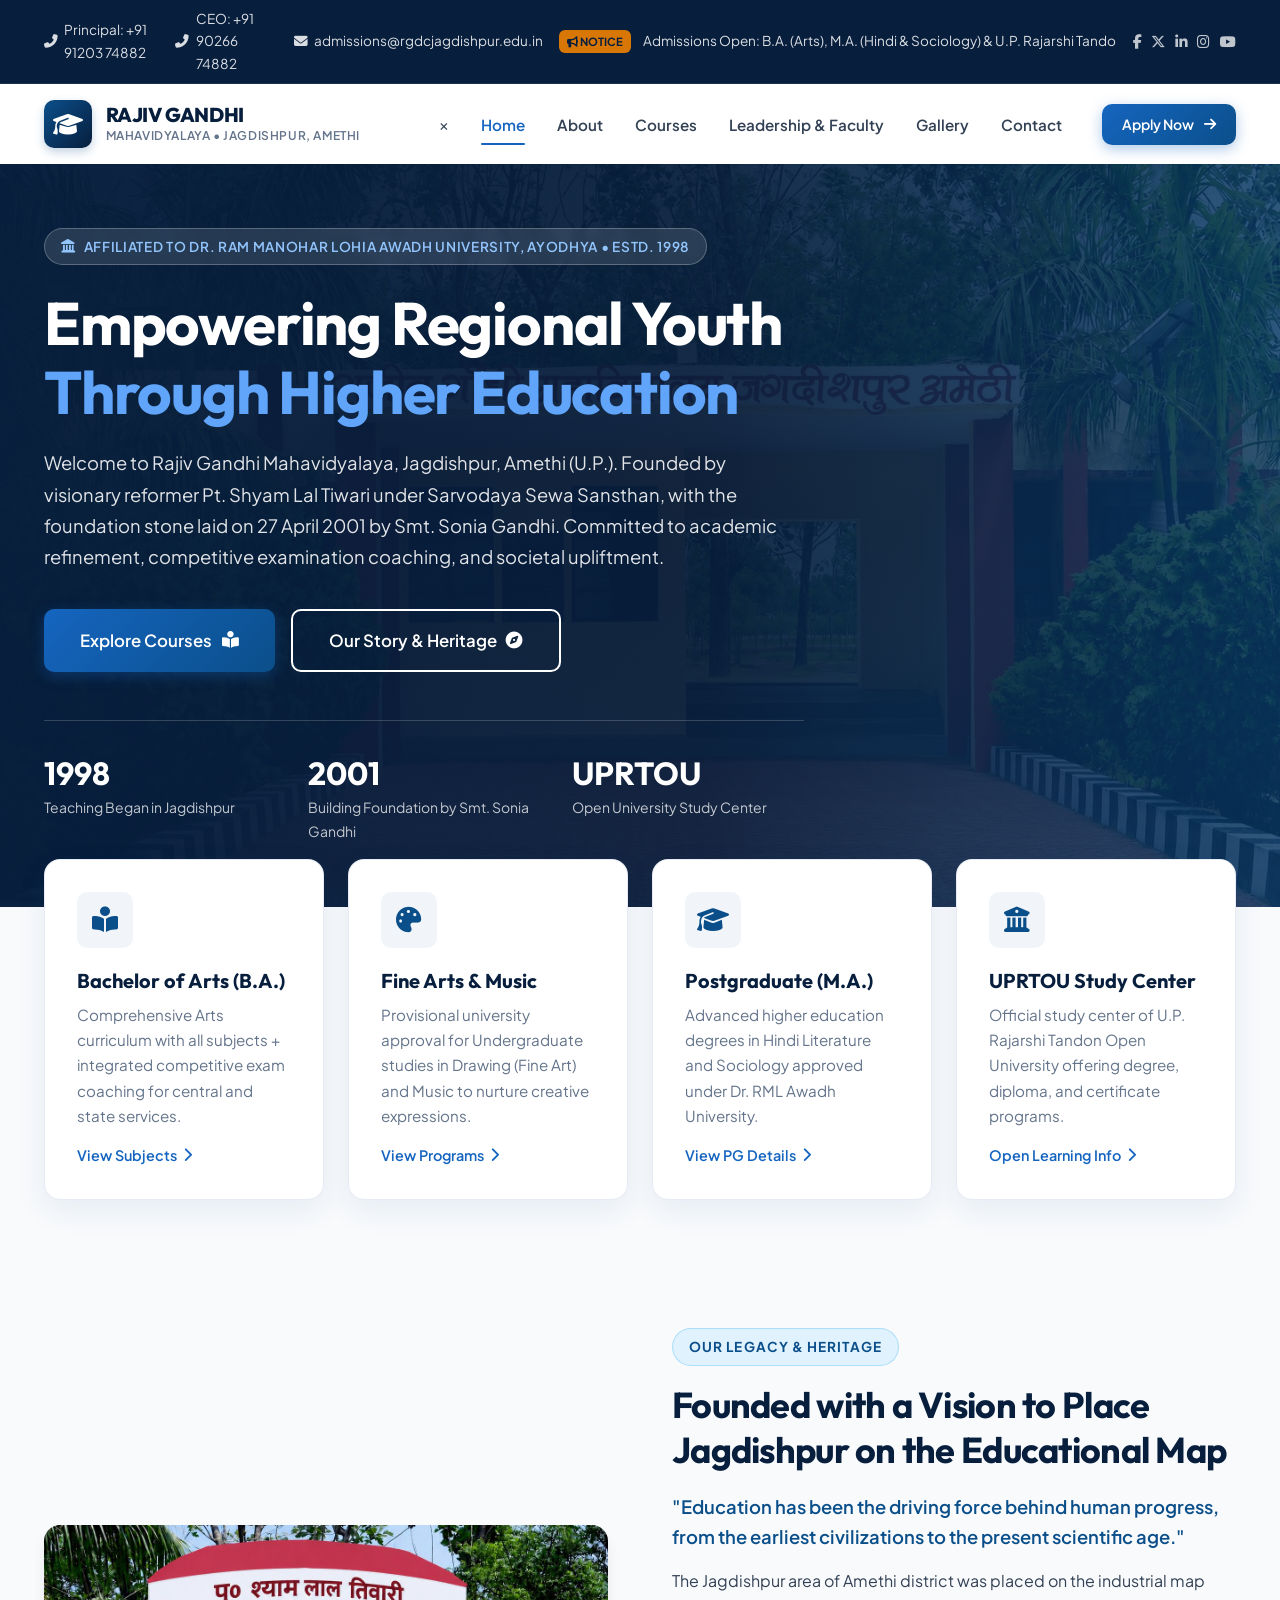
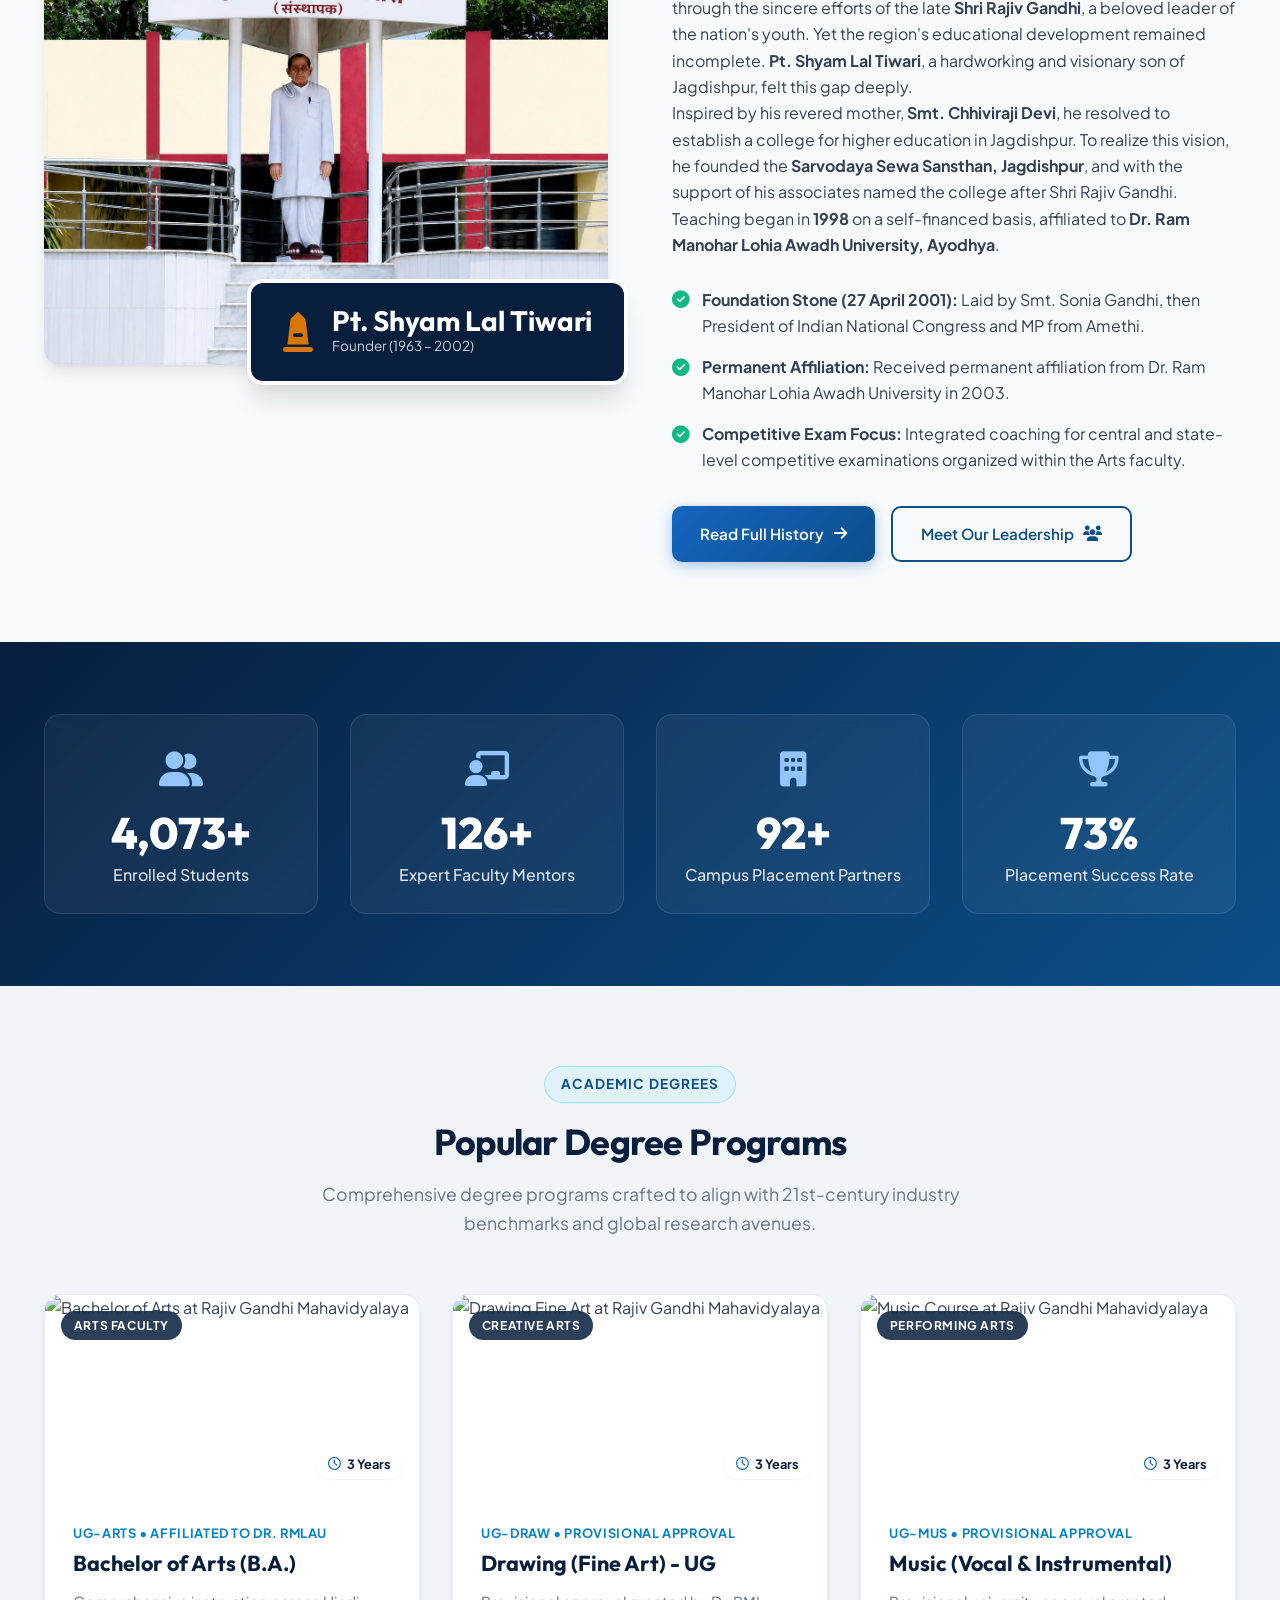
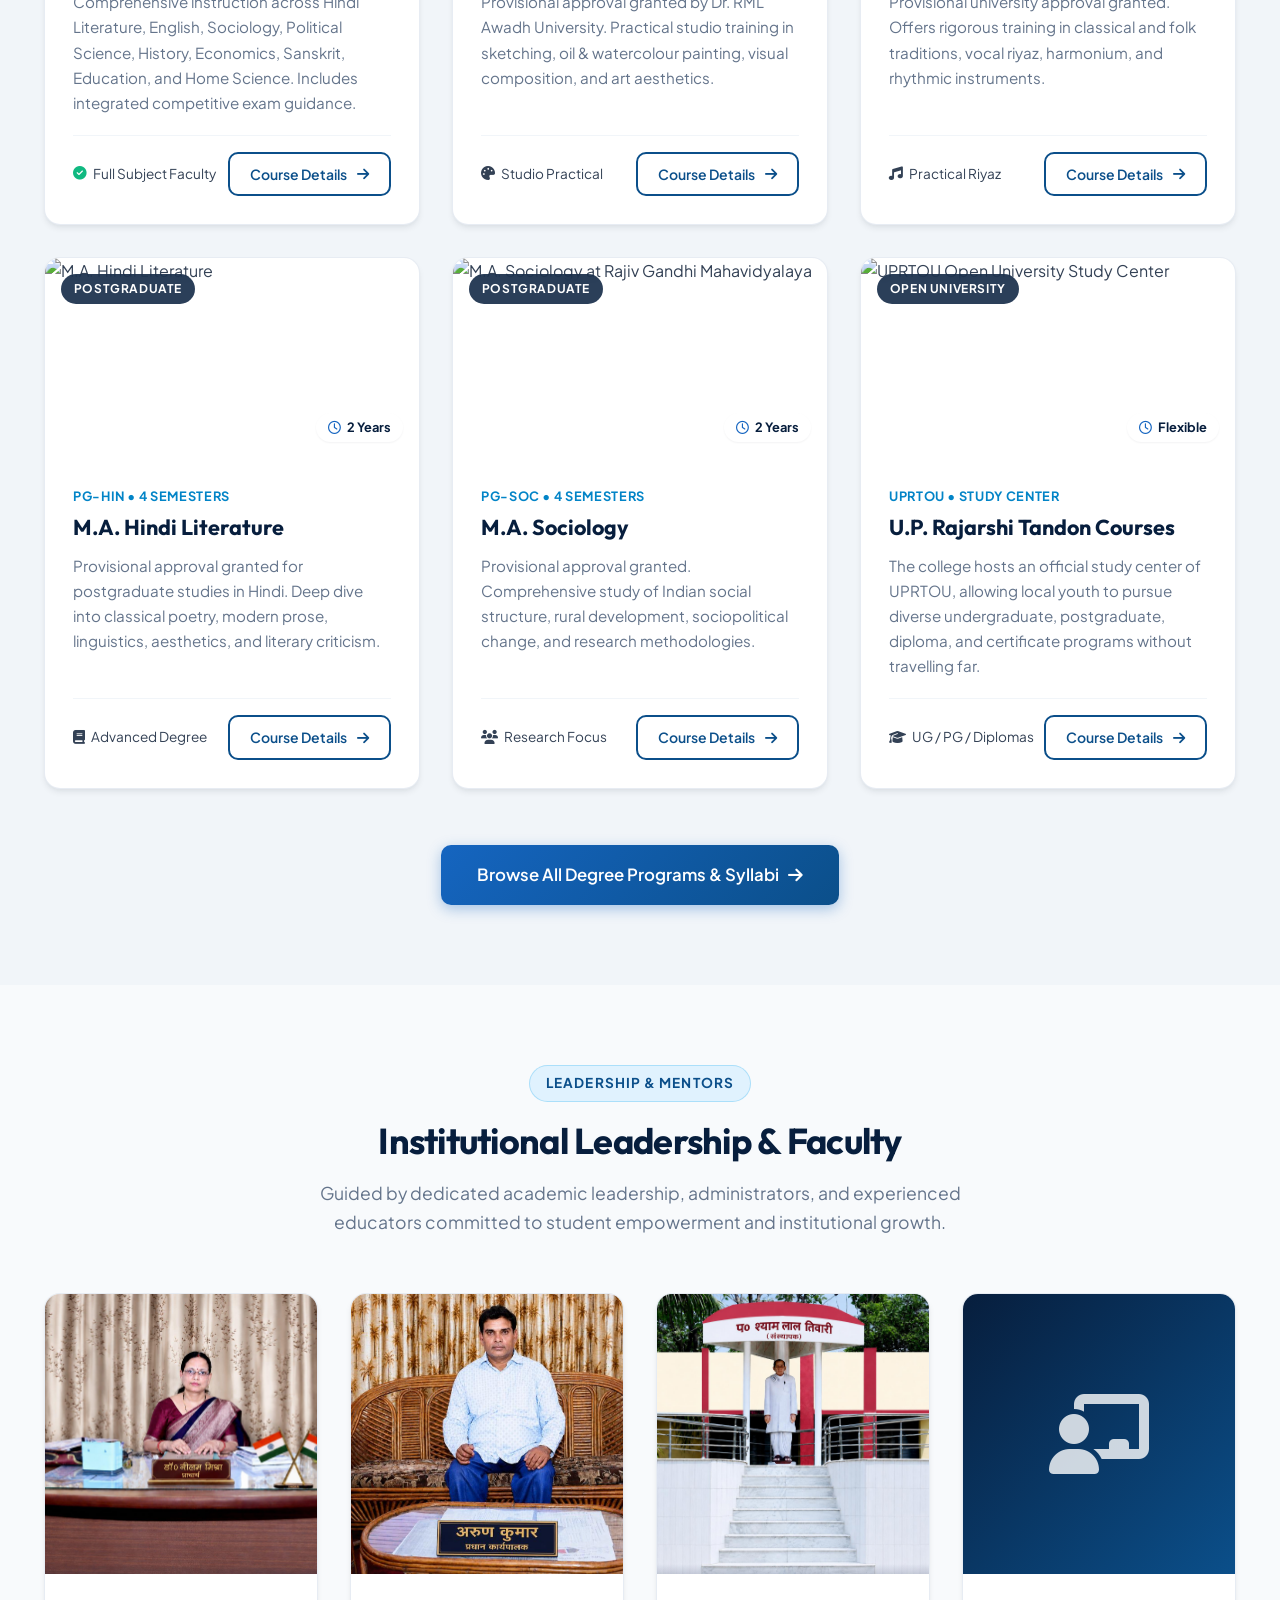
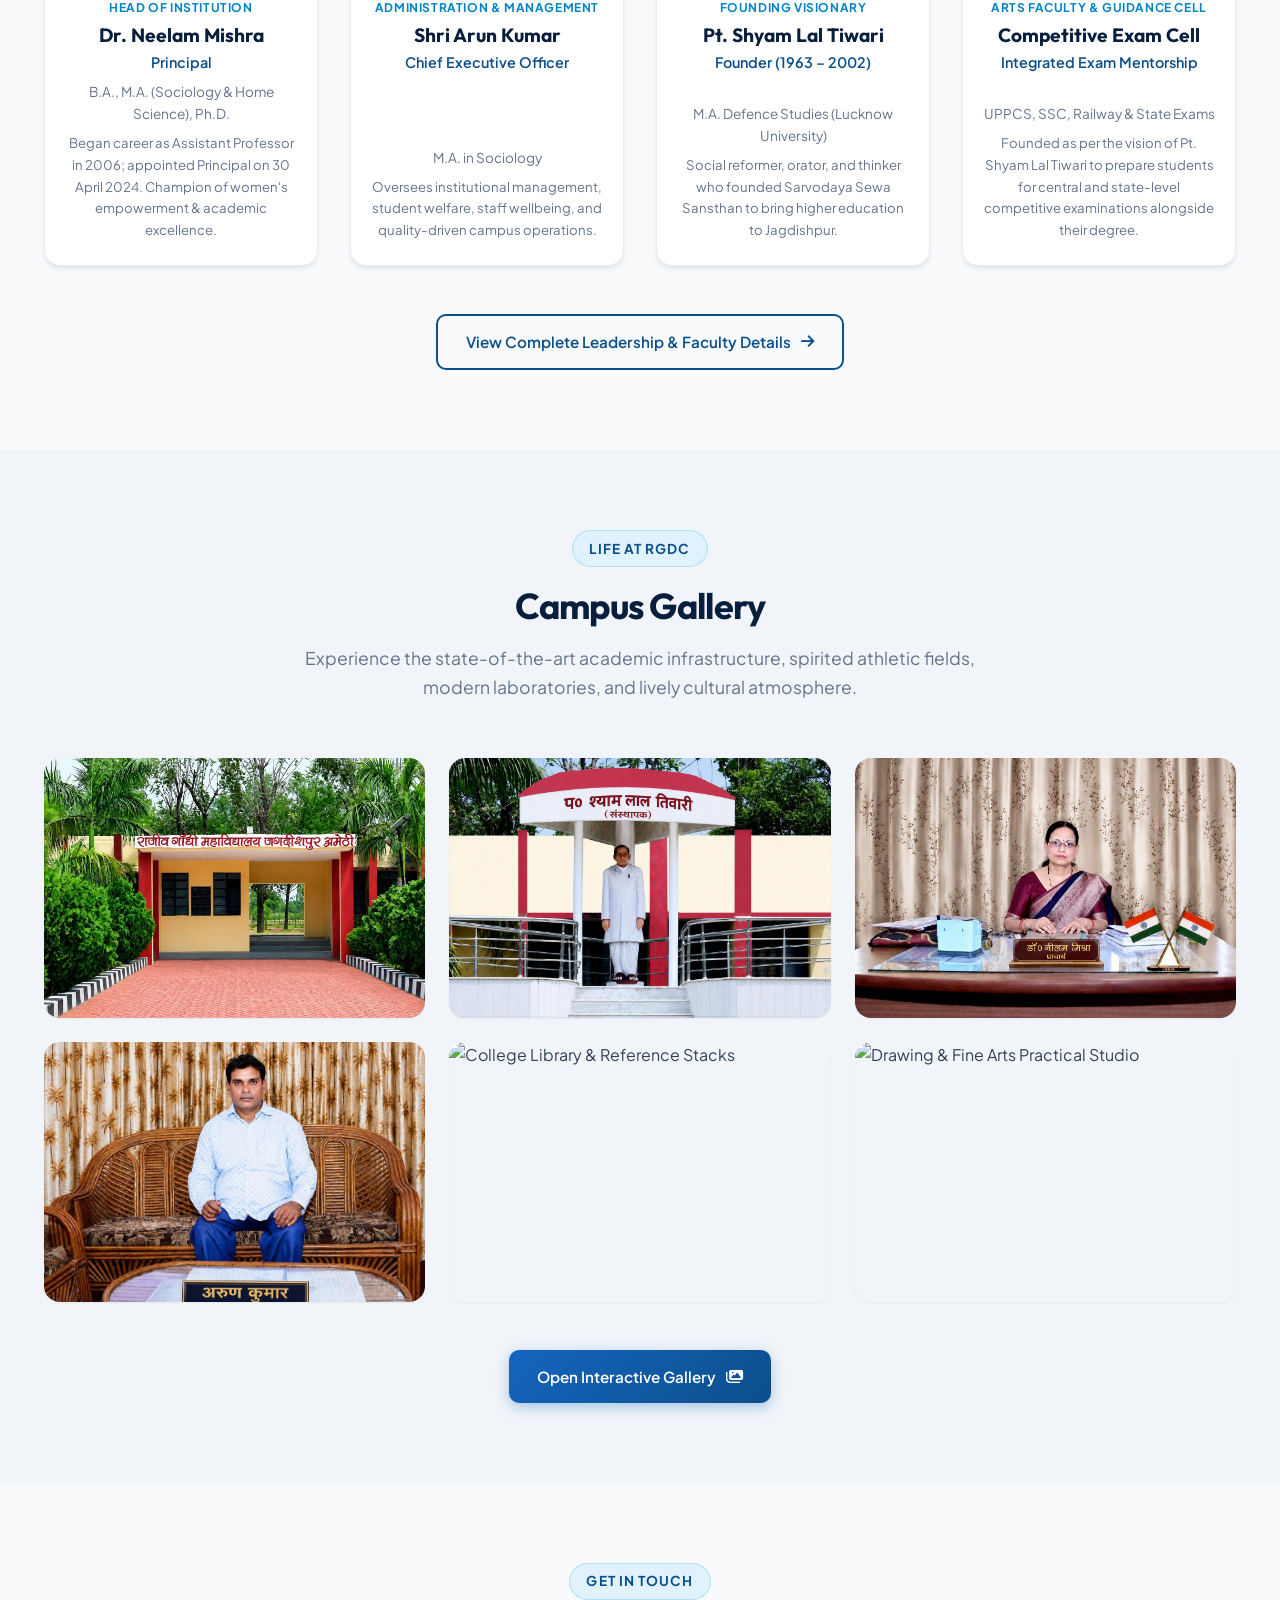
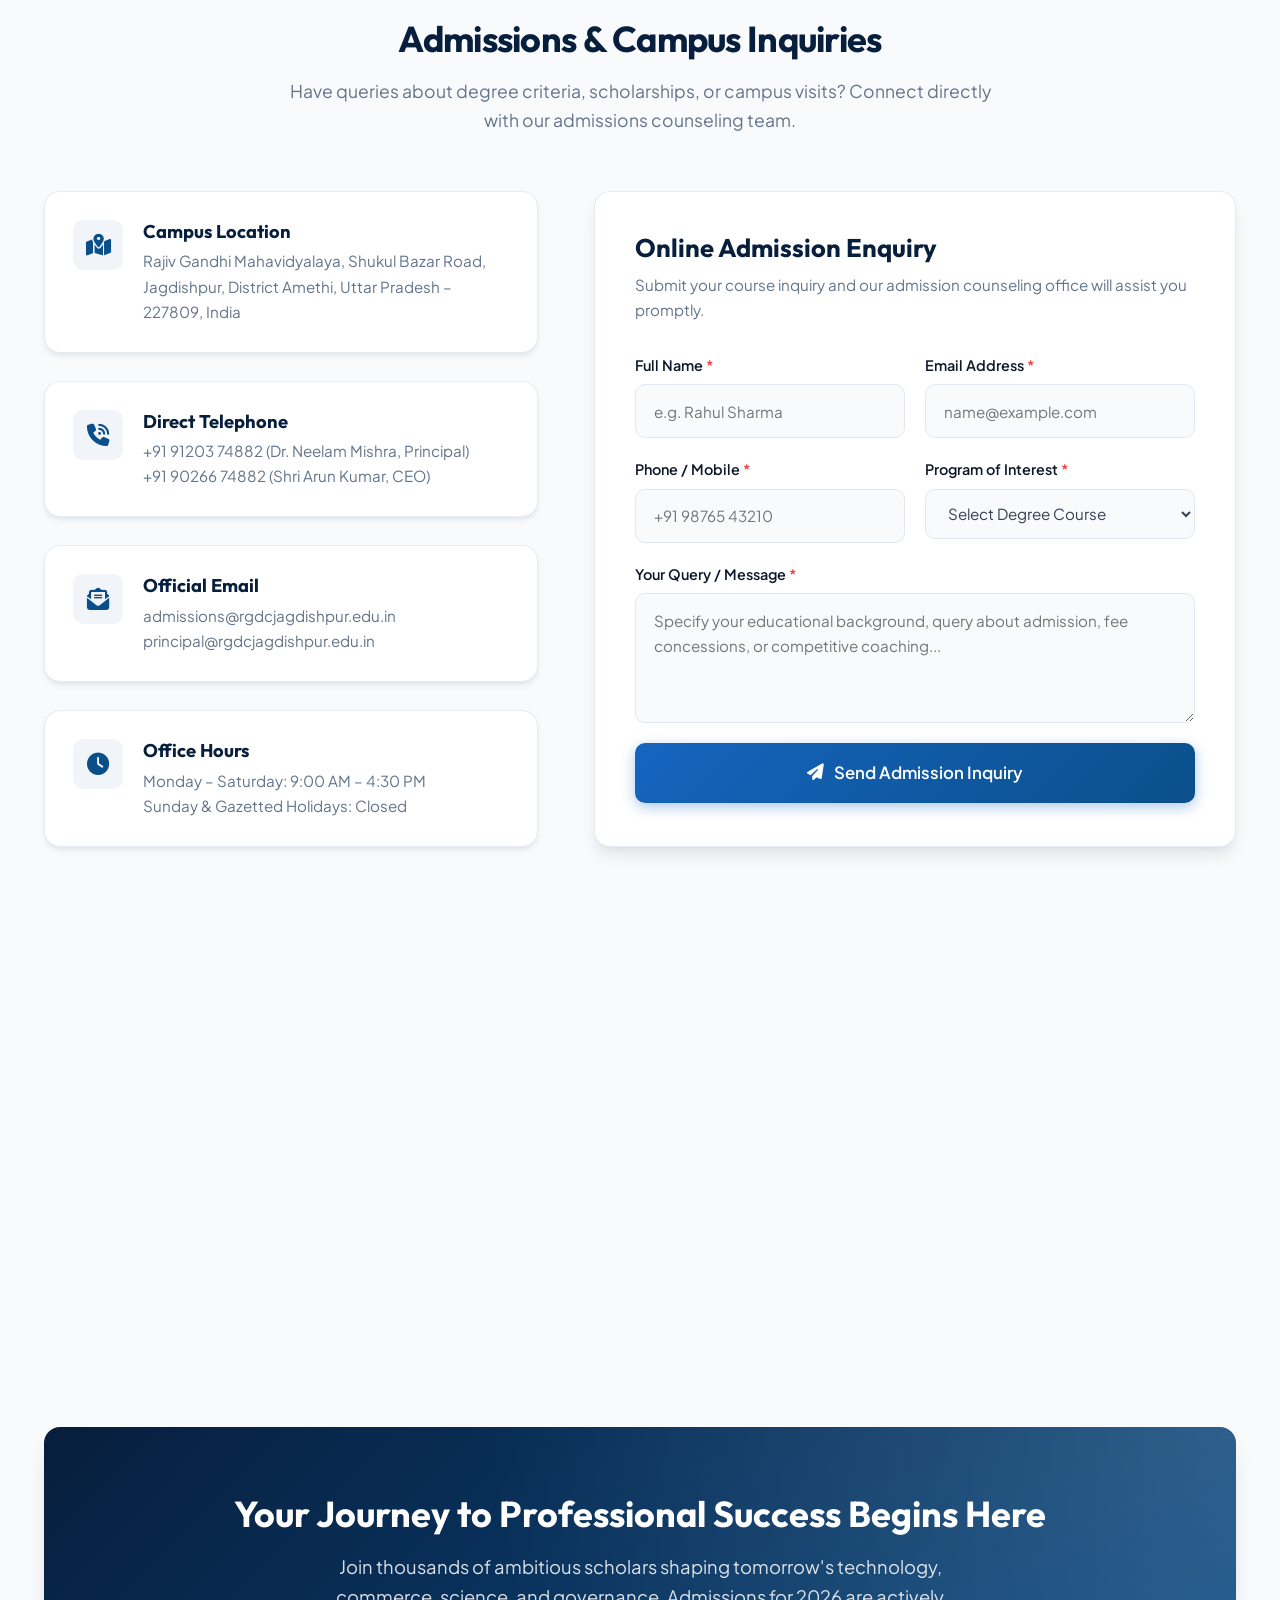
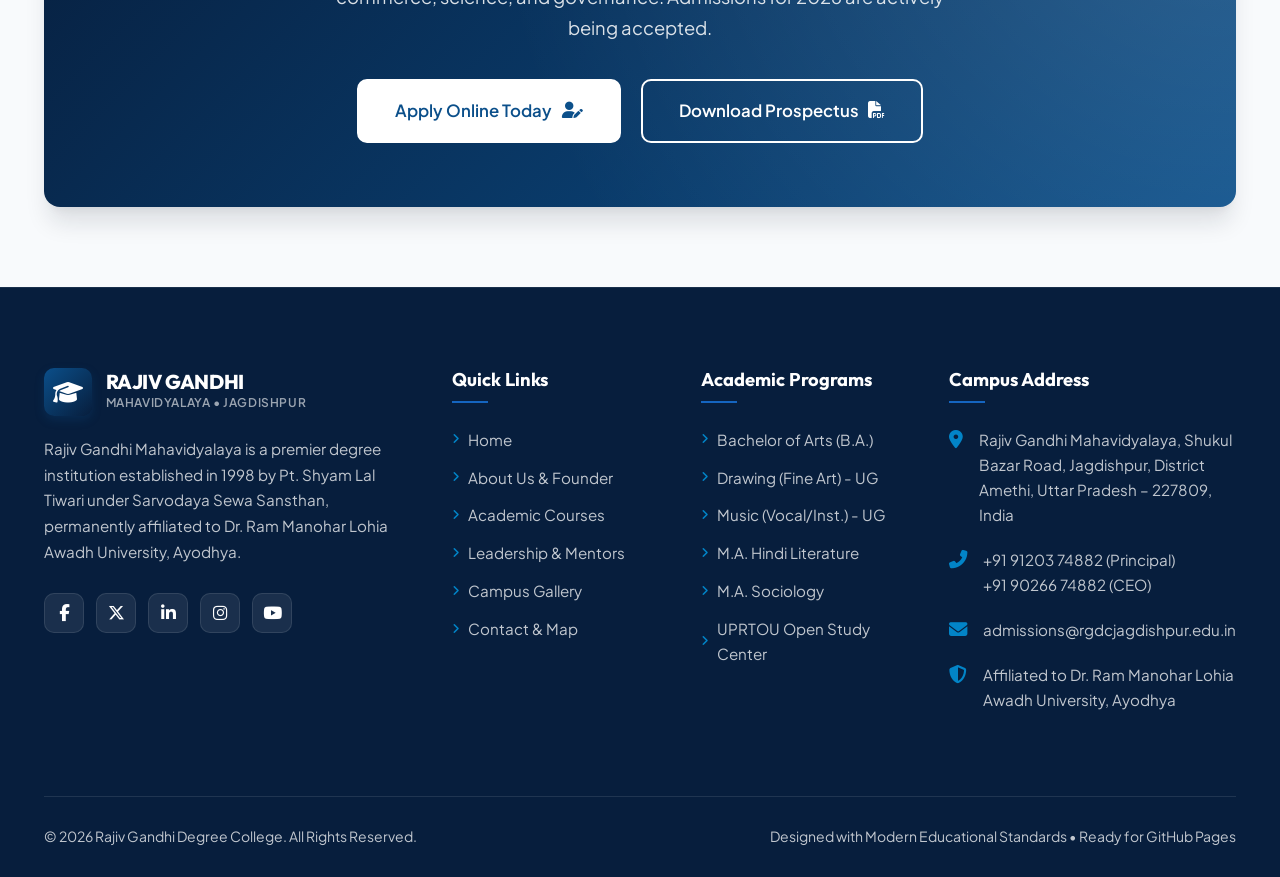
==== commit d6475a34: "Add SEO meta tags and optimize site quality" ====
--- a/index.html
+++ b/index.html
@@ -7,21 +7,36 @@
   <meta http-equiv="X-UA-Compatible" content="ie=edge">
 
   <!-- SEO Meta Tags -->
-  <title>Rajiv Gandhi Degree College | Excellence in Higher Education & Career Building</title>
+  <title>Rajiv Gandhi Degree College | Amethi</title>
   <meta name="description"
-    content="Rajiv Gandhi Degree College offers top-tier undergraduate and postgraduate degree programs in Science, Commerce, Arts, and Computer Applications with state-of-the-art campus facilities.">
+    content="Official portal of Rajiv Gandhi Degree College (Mahavidyalaya), Jagdishpur, Amethi (U.P.). Offering B.A., M.A. Hindi & Sociology, Fine Arts, Music, and UPRTOU courses with dedicated faculty.">
   <meta name="keywords"
-    content="Rajiv Gandhi Degree College, degree college, higher education, undergraduate courses, B.Sc, B.Com, BCA, BBA, college admissions, top degree college">
+    content="Rajiv Gandhi Degree College, Rajiv Gandhi Mahavidyalaya, Jagdishpur, Amethi, degree college, higher education, undergraduate courses, B.A., M.A., college admissions">
   <meta name="author" content="Rajiv Gandhi Degree College">
   <meta name="robots" content="index, follow">
+  <link rel="canonical" href="https://akhilanandjag-create.github.io/rajiv-gandhi-degree-college/">
+
+  <!-- Google Search Console Verification Placeholder (Replace with your verification code if needed) -->
+  <!-- <meta name="google-site-verification" content="YOUR_GOOGLE_SEARCH_CONSOLE_VERIFICATION_CODE" /> -->
 
   <!-- Open Graph / Facebook -->
   <meta property="og:type" content="website">
-  <meta property="og:title" content="Rajiv Gandhi Degree College | Empowering Young Minds">
+  <meta property="og:title" content="Rajiv Gandhi Degree College | Amethi">
   <meta property="og:description"
-    content="Explore degree programs, experienced faculty, modern campus infrastructure, and placement opportunities at Rajiv Gandhi Degree College.">
+    content="Official portal of Rajiv Gandhi Degree College (Mahavidyalaya), Jagdishpur, Amethi (U.P.). Offering higher education excellence with modern facilities and distinguished faculty.">
+  <meta property="og:url" content="https://akhilanandjag-create.github.io/rajiv-gandhi-degree-college/">
   <meta property="og:image"
-    content="https://images.unsplash.com/photo-1541339907198-e08756dedf3f?auto=format&fit=crop&w=1200&q=80">
+    content="https://akhilanandjag-create.github.io/rajiv-gandhi-degree-college/images/college-entrance.jpg">
+  <meta property="og:site_name" content="Rajiv Gandhi Degree College">
+  <meta property="og:locale" content="en_IN">
+
+  <!-- Twitter Card -->
+  <meta name="twitter:card" content="summary_large_image">
+  <meta name="twitter:title" content="Rajiv Gandhi Degree College | Amethi">
+  <meta name="twitter:description"
+    content="Official portal of Rajiv Gandhi Degree College (Mahavidyalaya), Jagdishpur, Amethi (U.P.). Explore courses, faculty, and campus life.">
+  <meta name="twitter:image"
+    content="https://akhilanandjag-create.github.io/rajiv-gandhi-degree-college/images/college-entrance.jpg">
 
   <!-- Google Fonts & Font Awesome 6 -->
   <link rel="preconnect" href="https://fonts.googleapis.com">
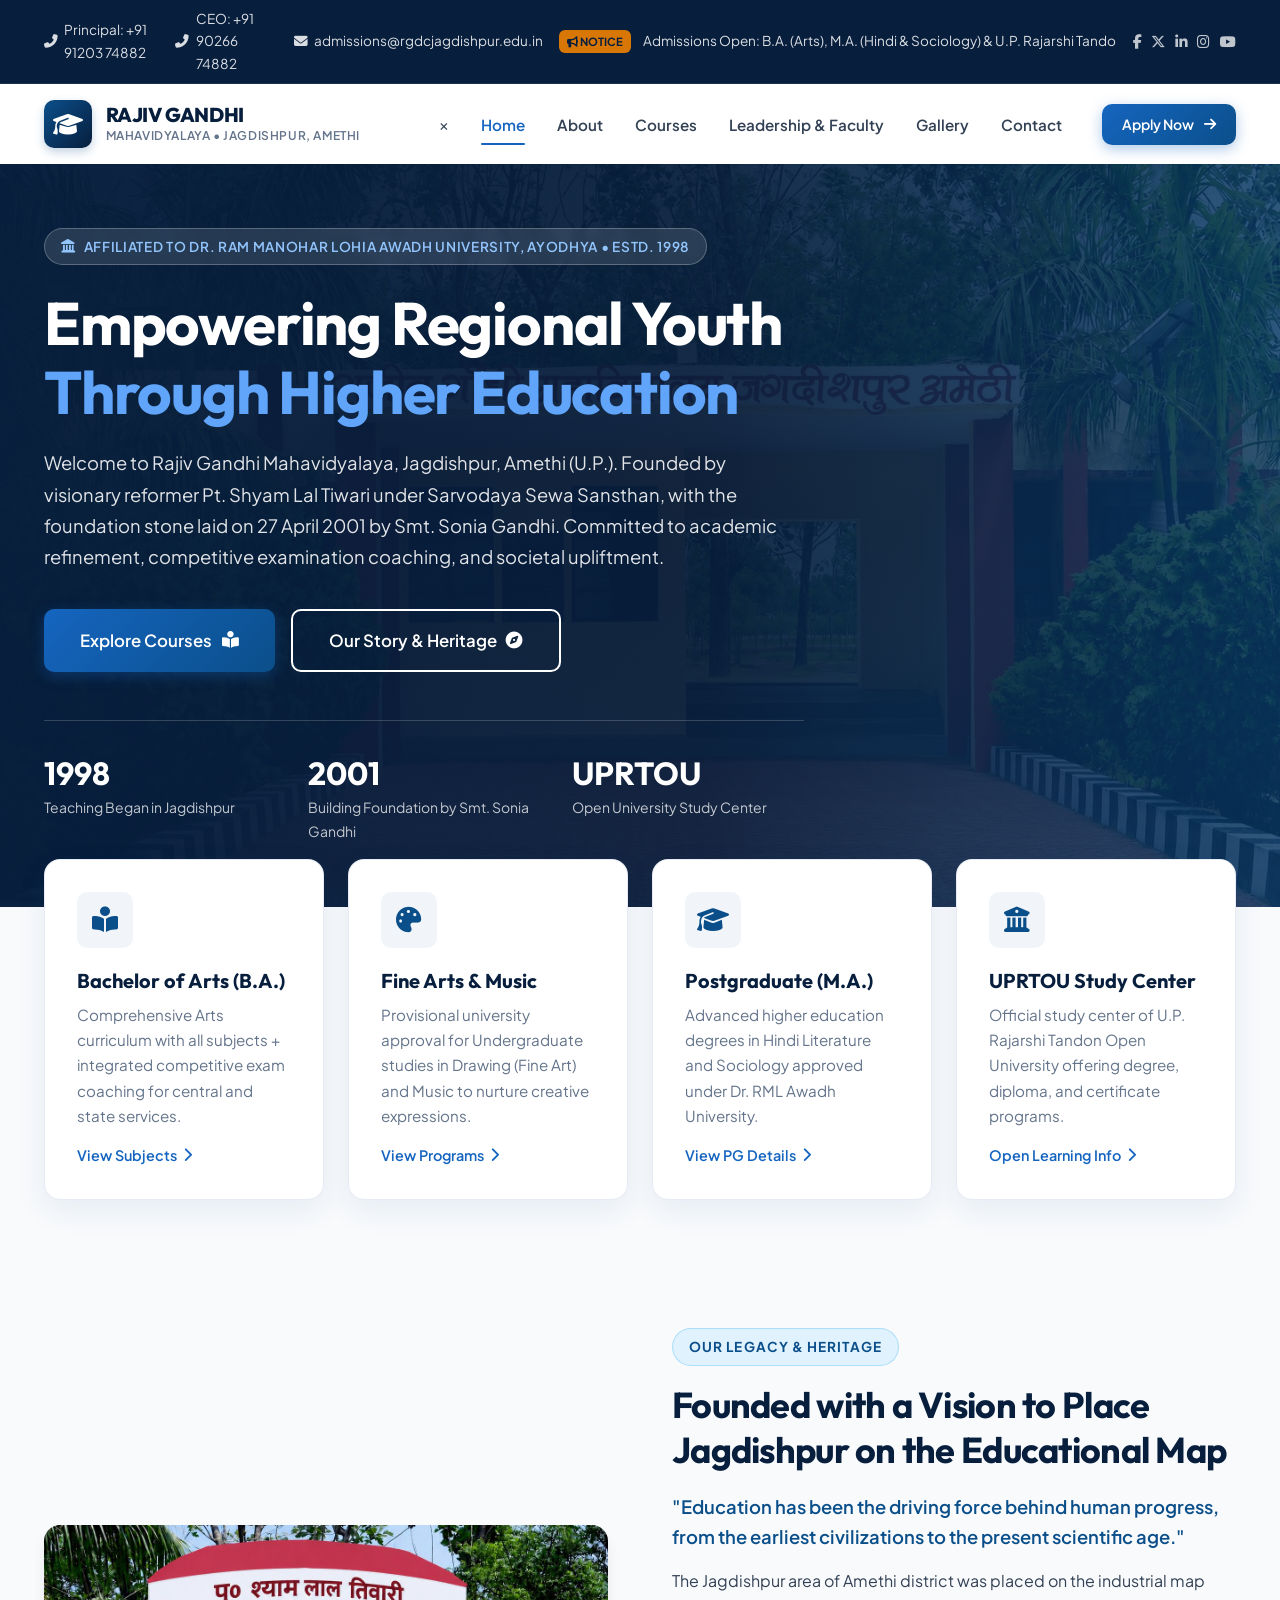
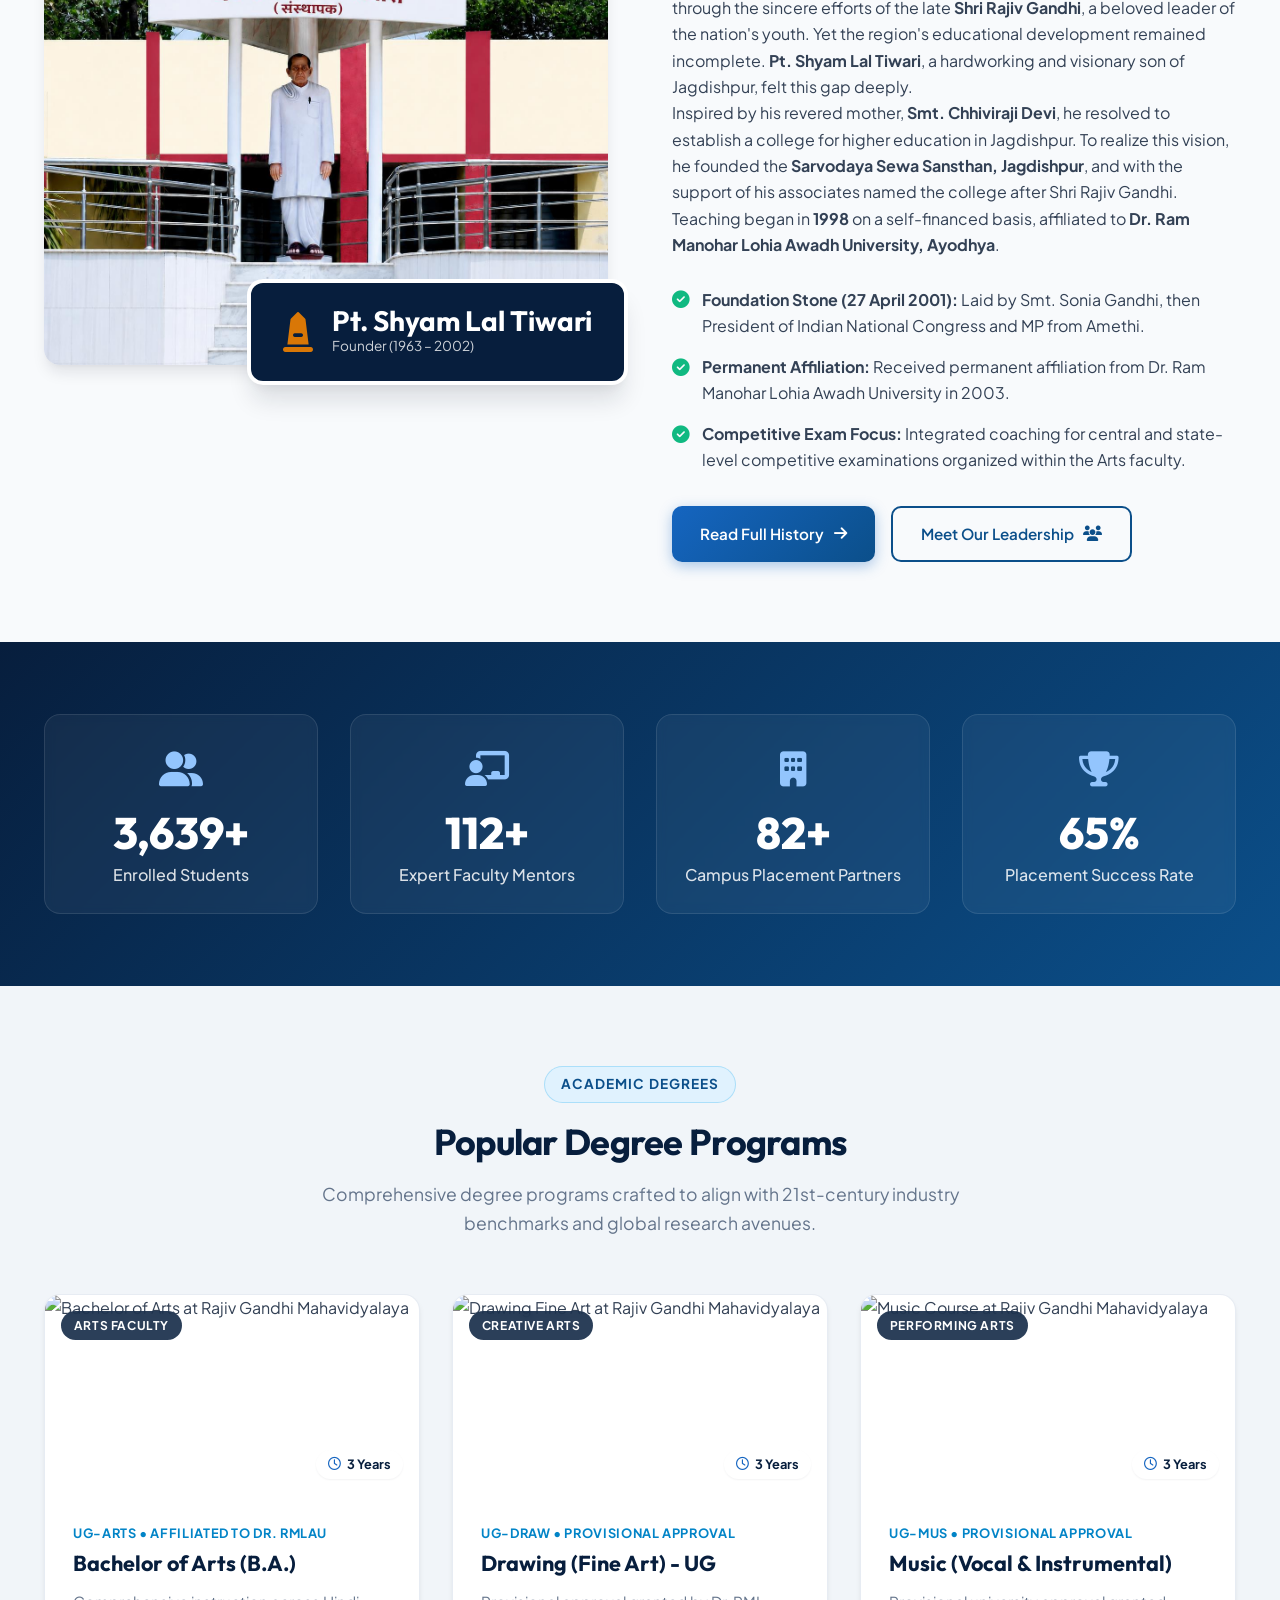
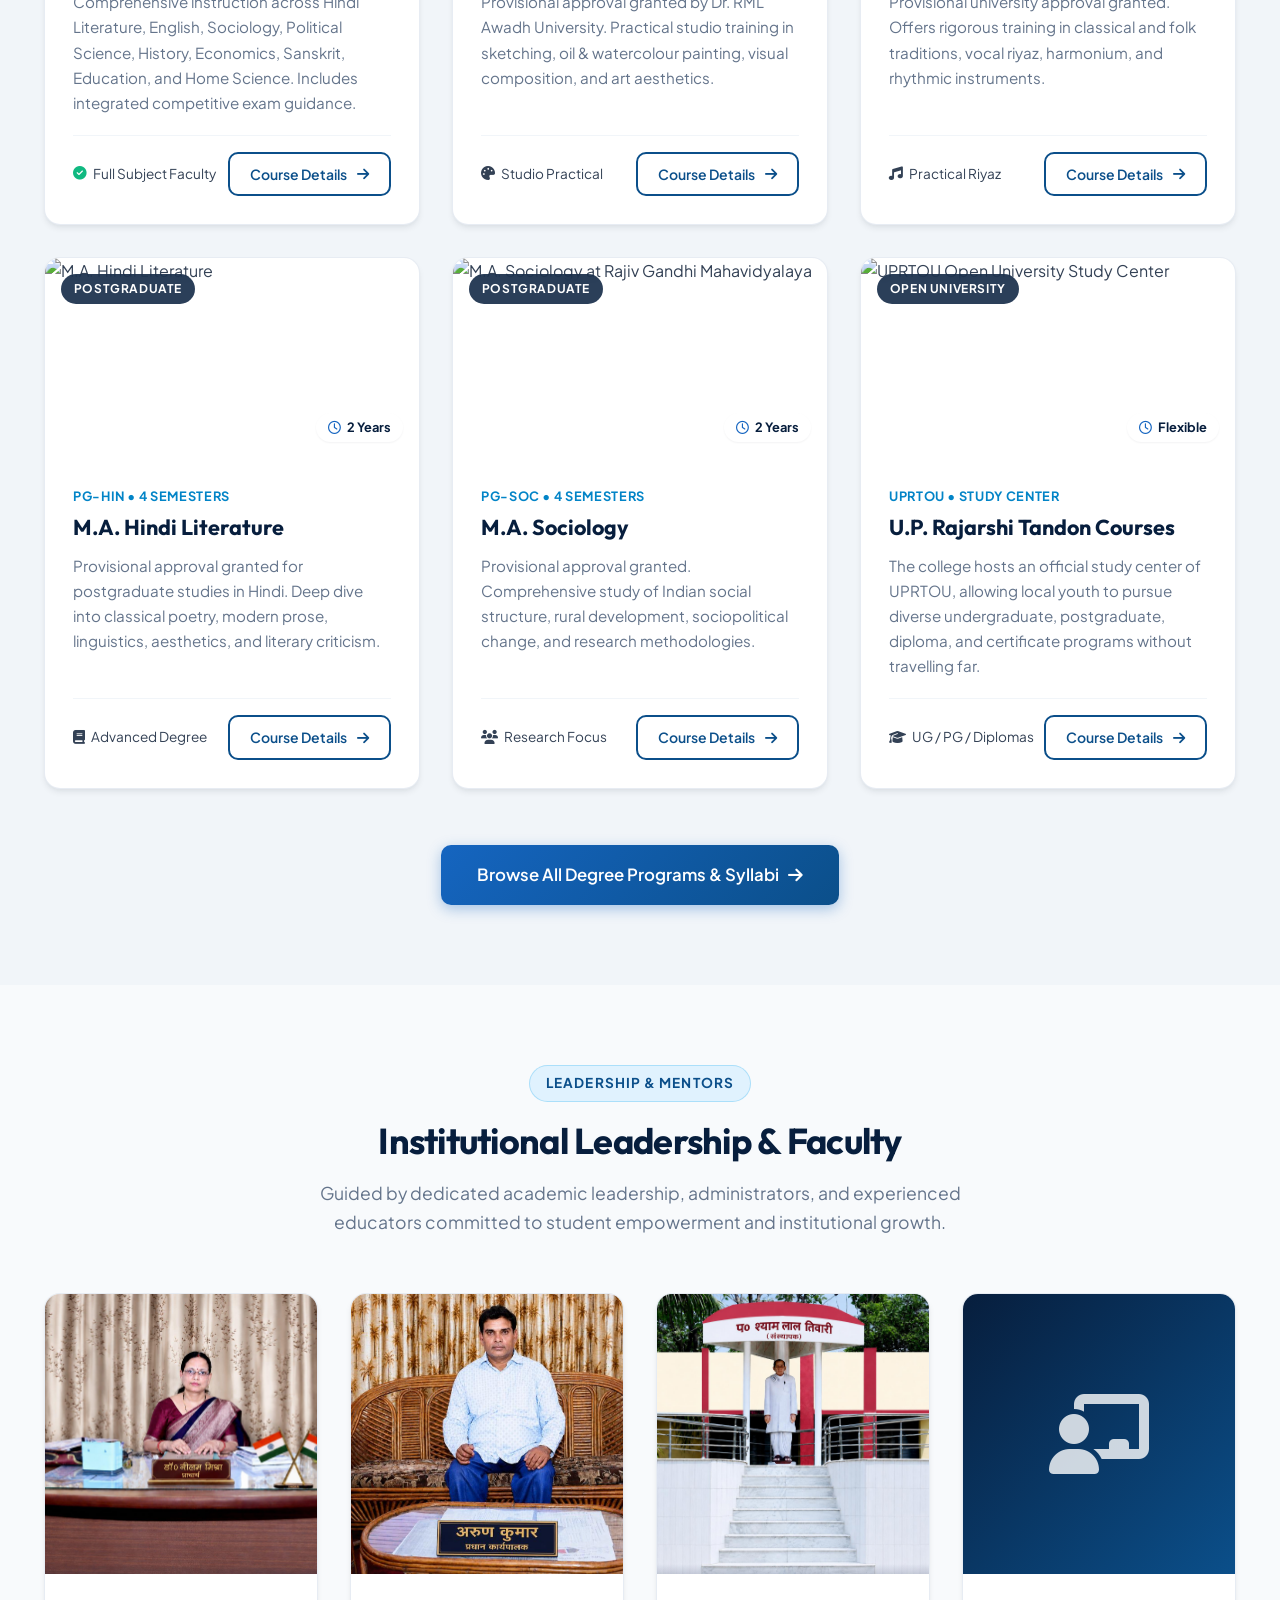
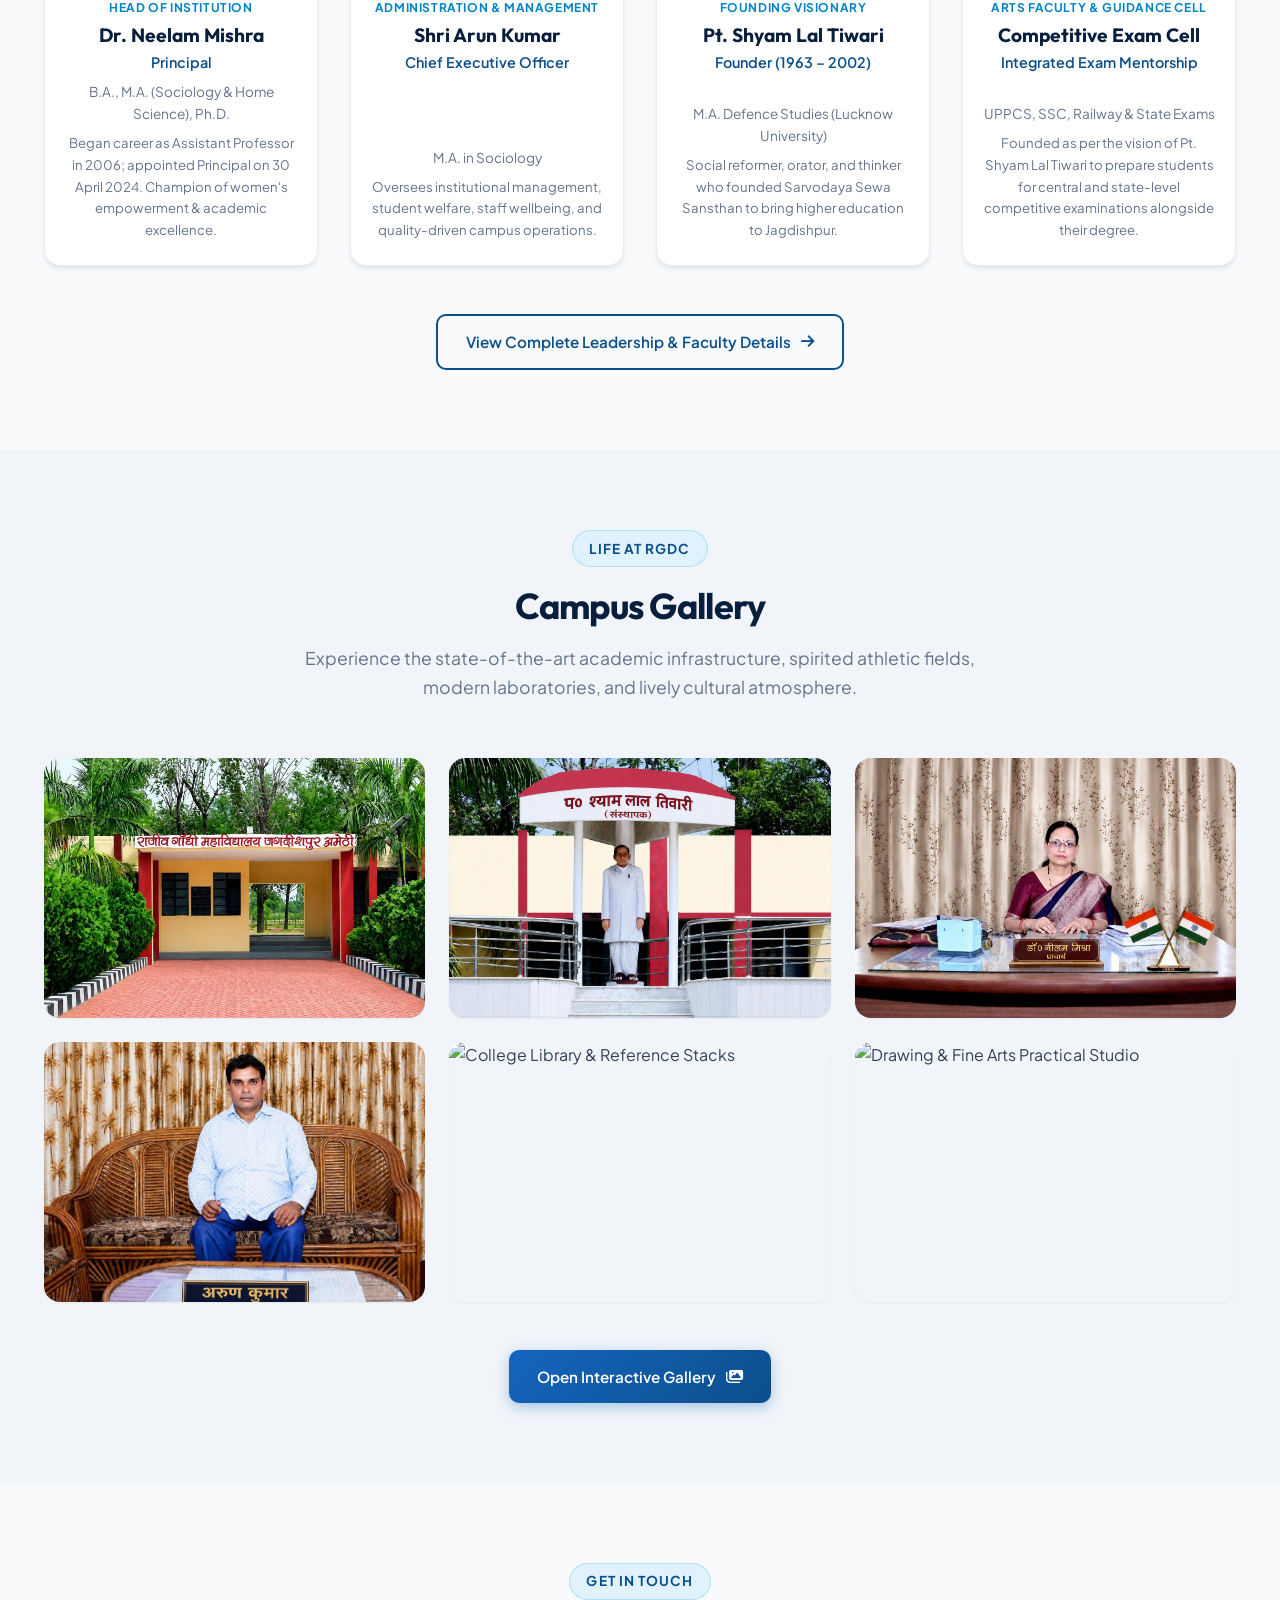
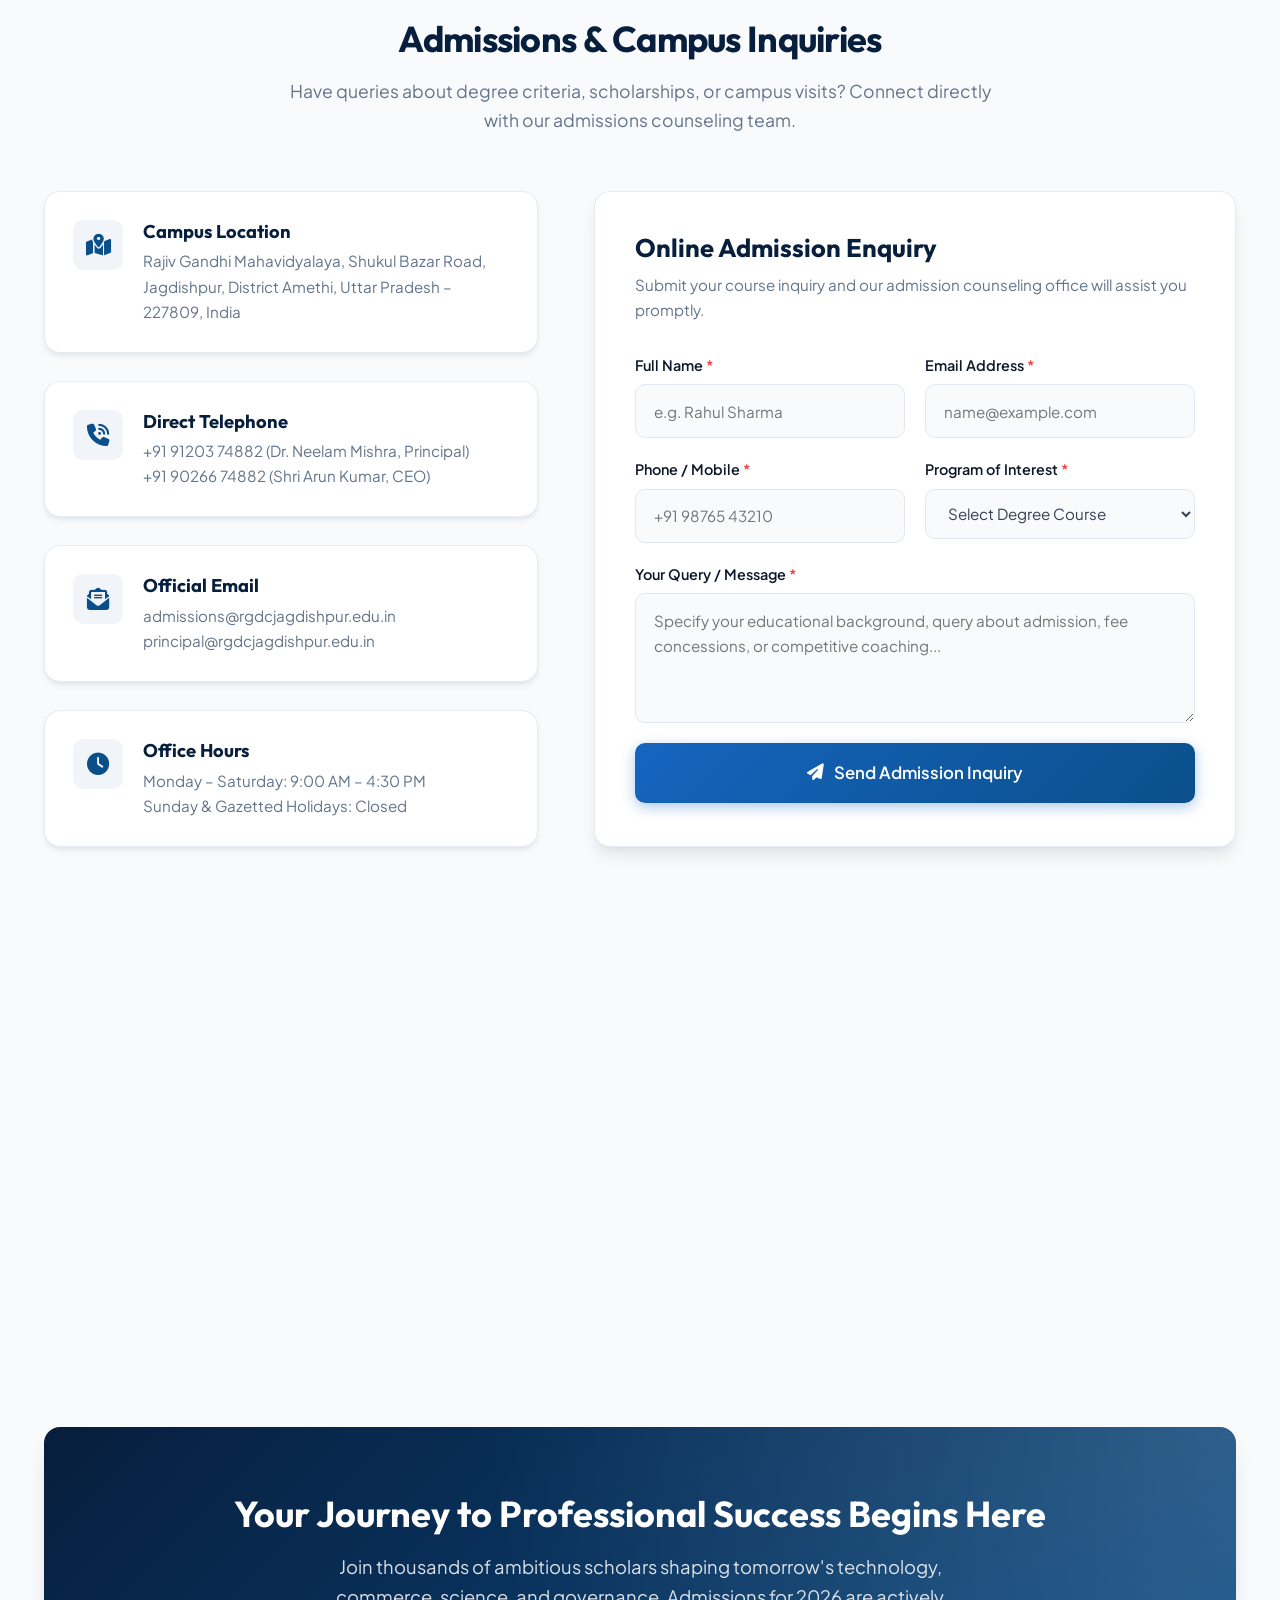
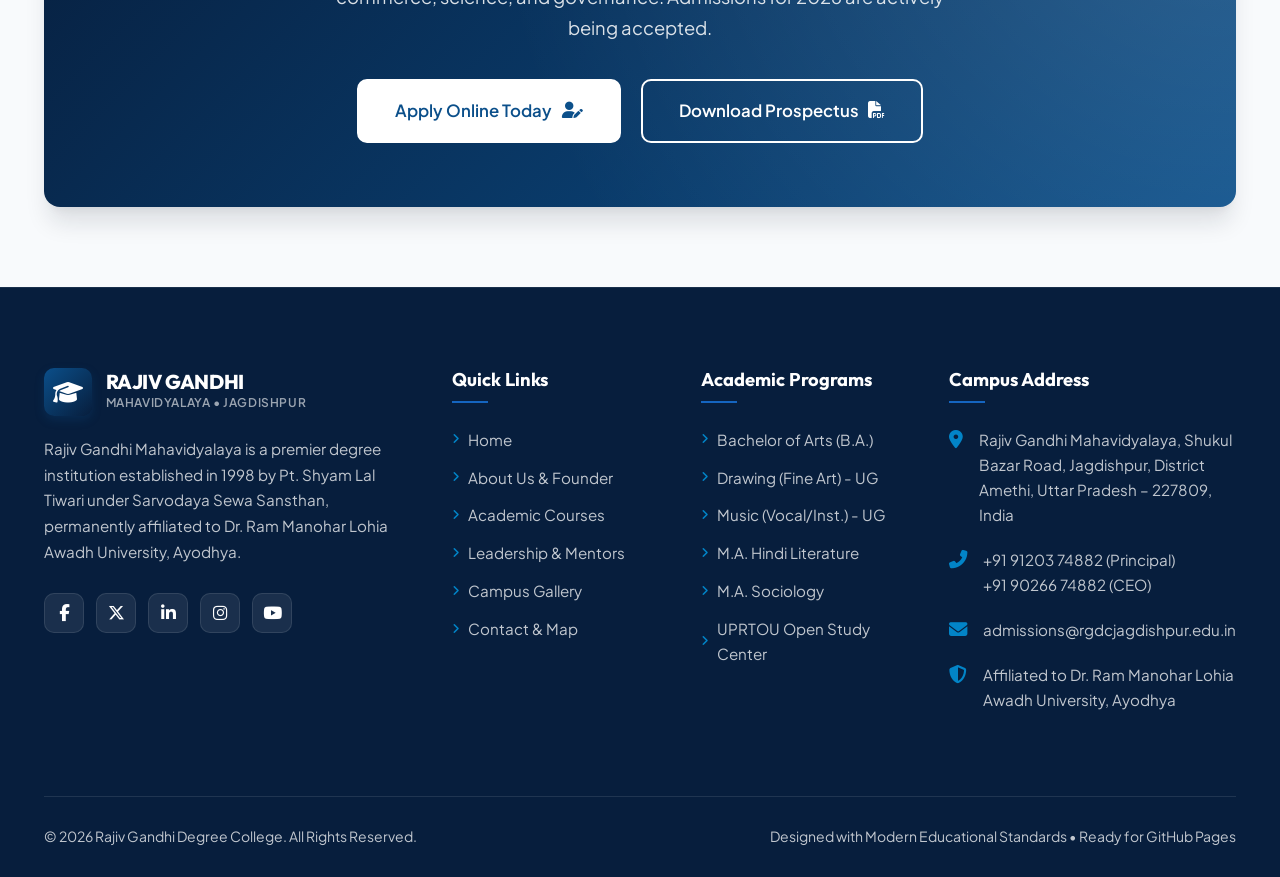
==== commit ee0920ca: "Add Google Search Console verification meta tag" ====
--- a/index.html
+++ b/index.html
@@ -16,8 +16,8 @@
   <meta name="robots" content="index, follow">
   <link rel="canonical" href="https://akhilanandjag-create.github.io/rajiv-gandhi-degree-college/">
 
-  <!-- Google Search Console Verification Placeholder (Replace with your verification code if needed) -->
-  <!-- <meta name="google-site-verification" content="YOUR_GOOGLE_SEARCH_CONSOLE_VERIFICATION_CODE" /> -->
+  <!-- Google Search Console Verification -->
+  <meta name="google-site-verification" content="5-Im4Eh_56v-oKquG-cgGjRpMH1nkmBDi02PBIExAz0" />
 
   <!-- Open Graph / Facebook -->
   <meta property="og:type" content="website">
